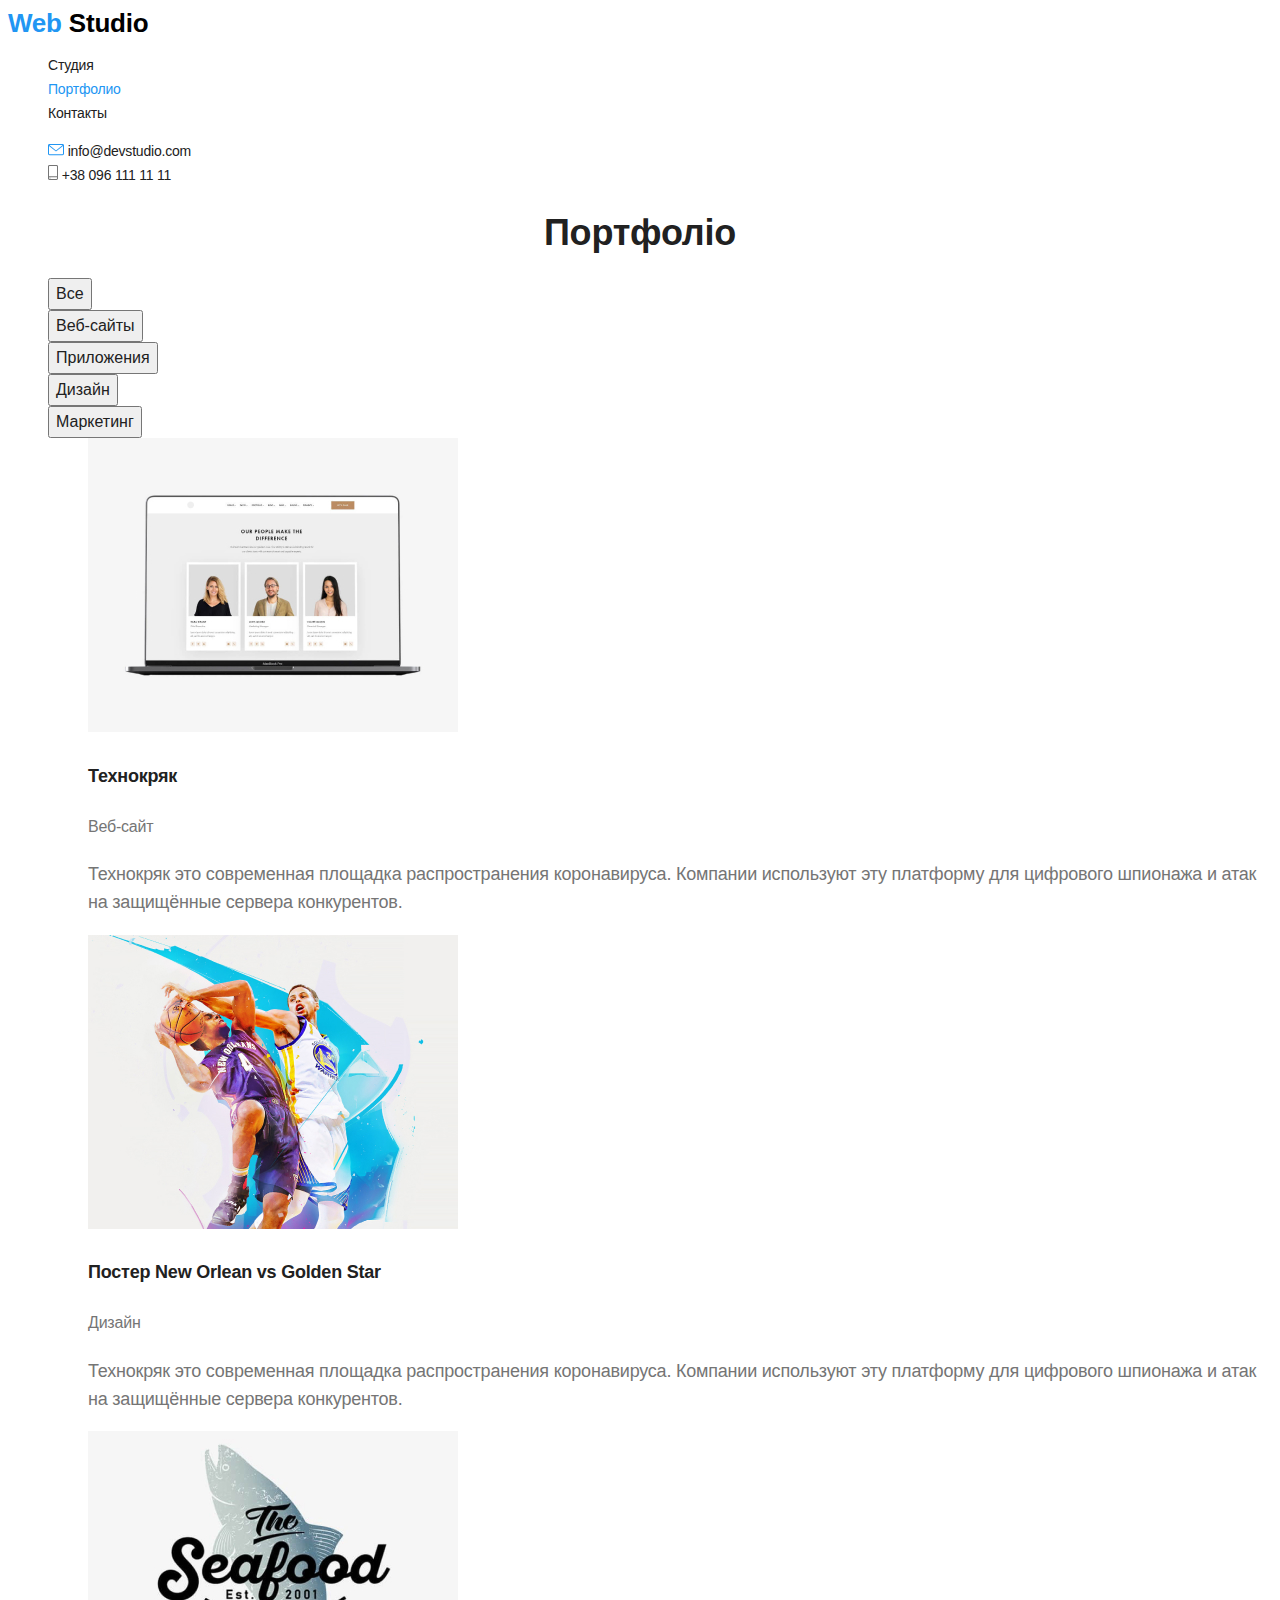
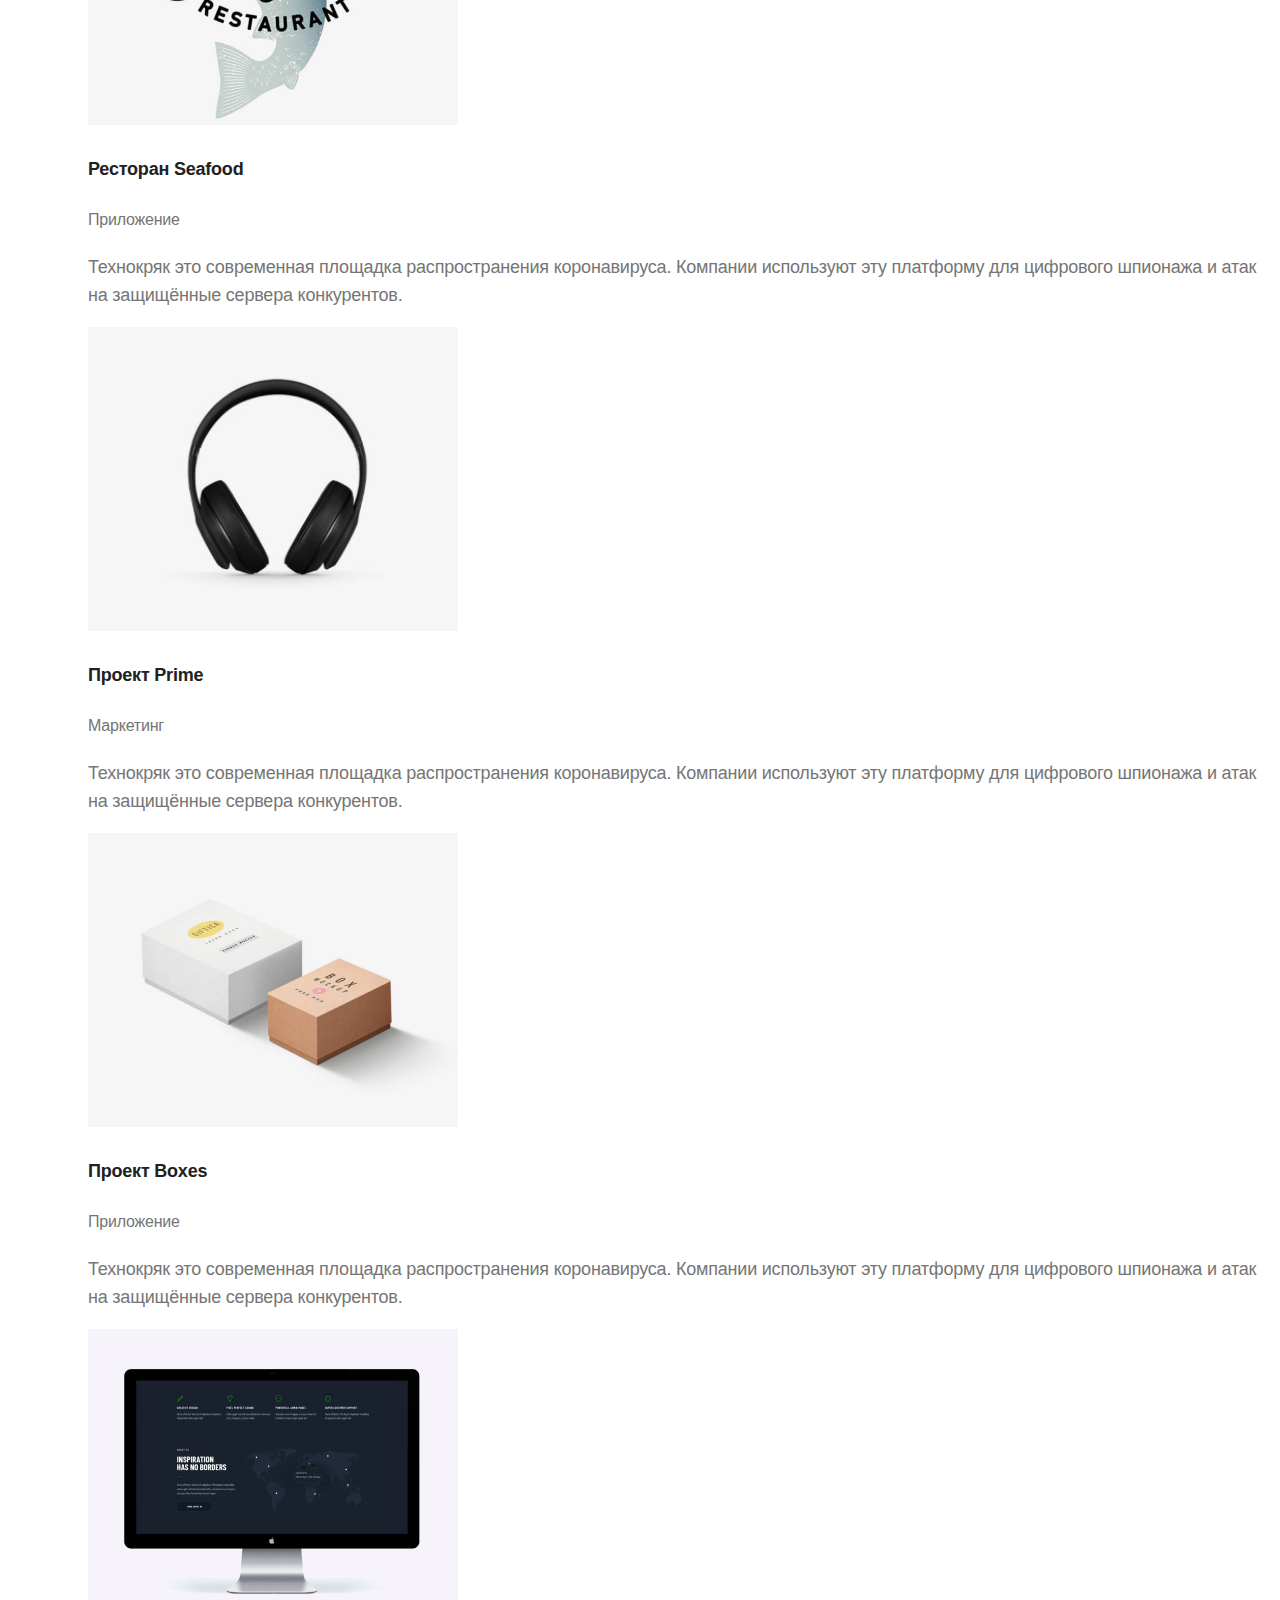
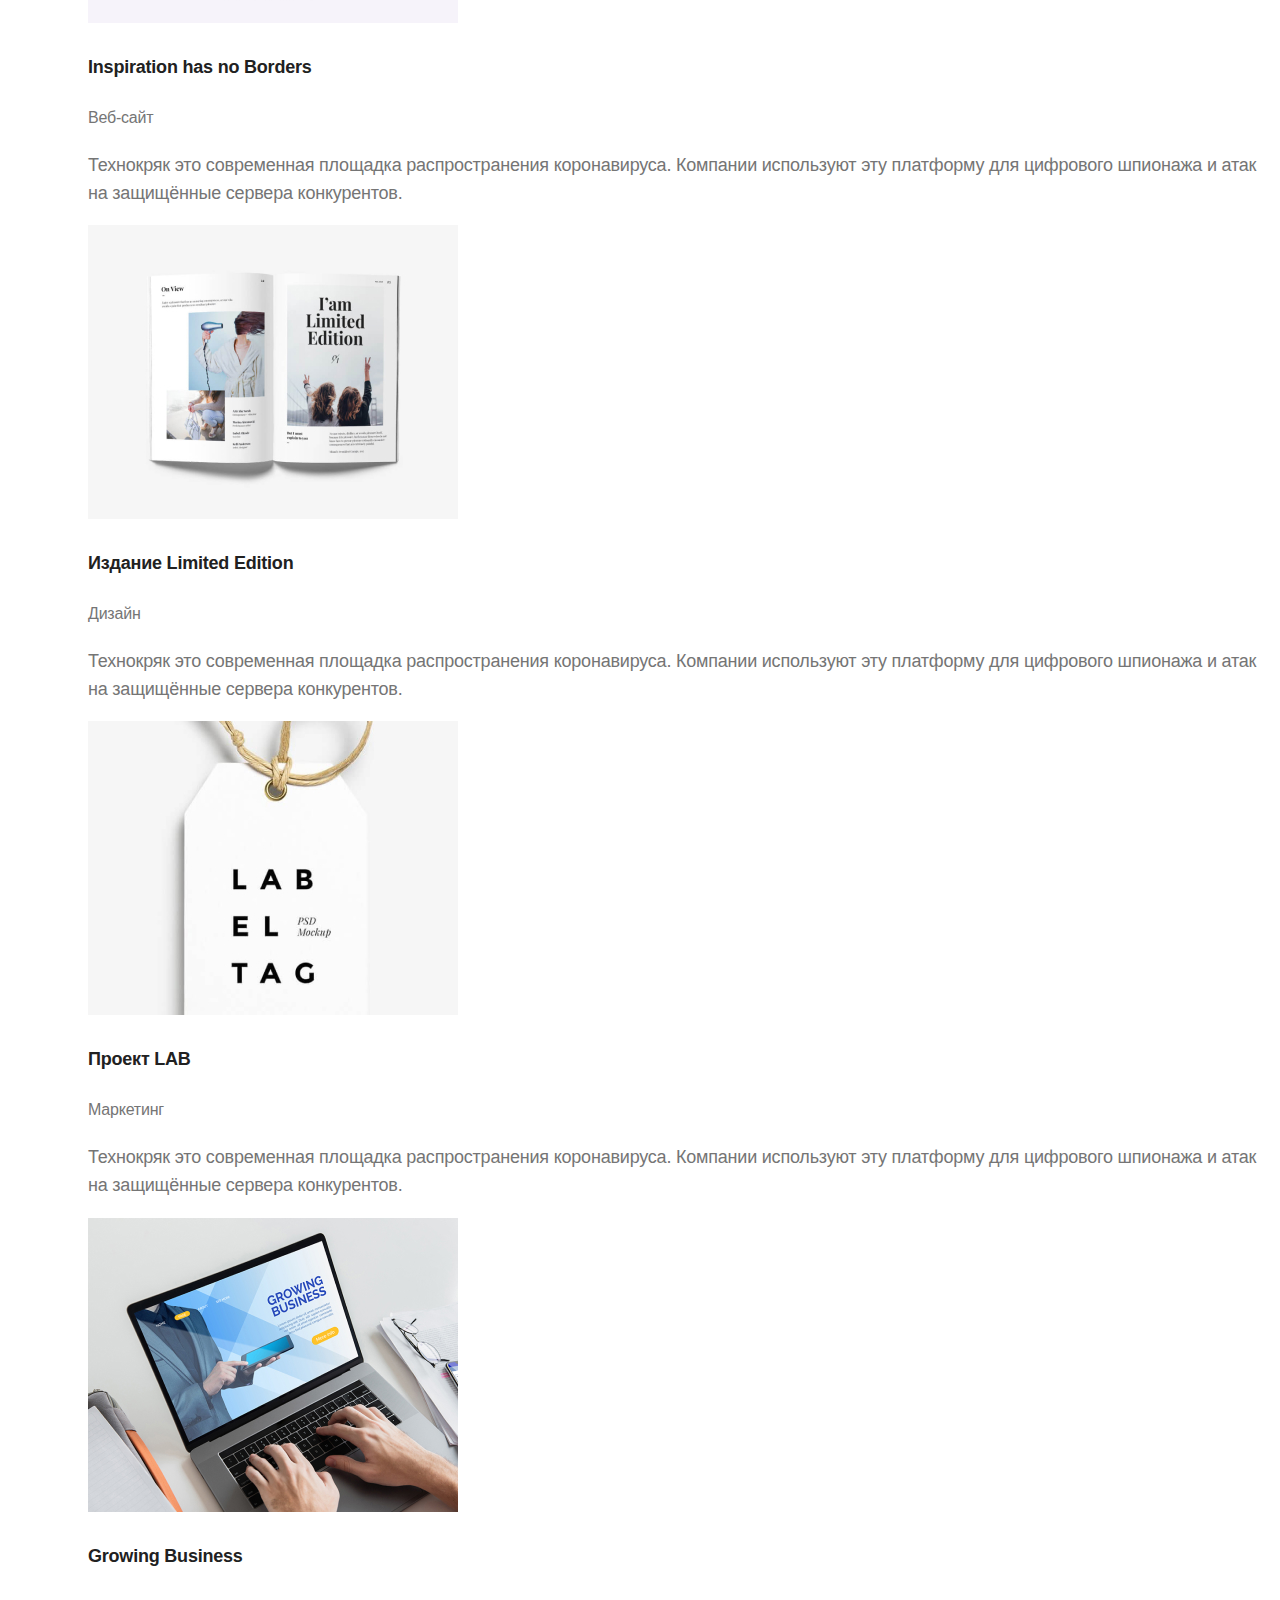
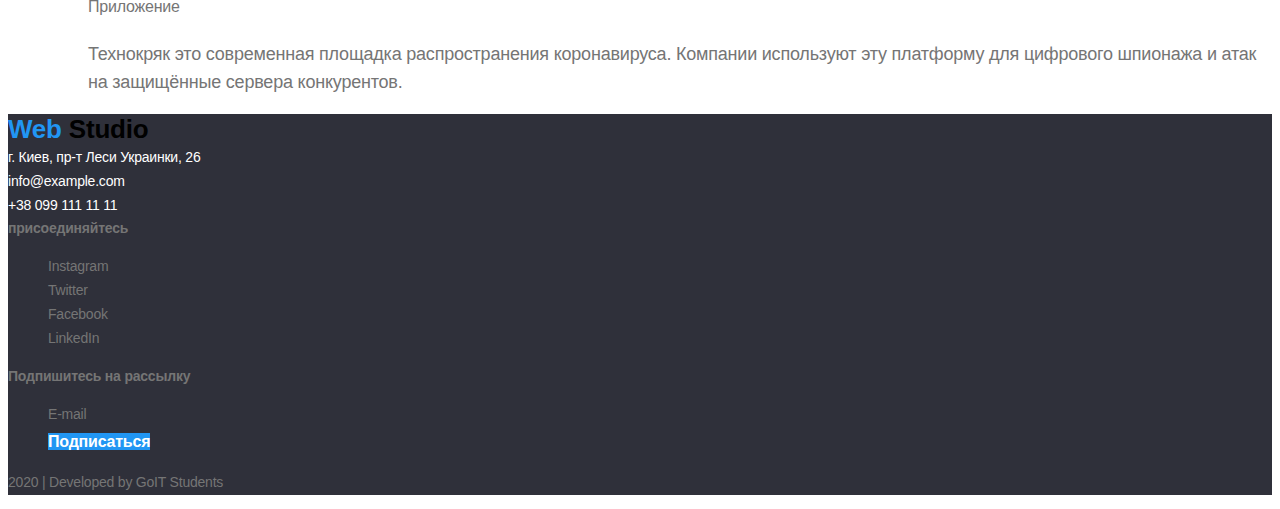
==== portfolio.html @ 60f7eeae "вставляє дані з дз 2" ====
<!DOCTYPE html>
<html lang="en">
<head>
    <meta charset="UTF-8">
    <meta name="viewport" content="width=device-width, initial-scale=1.0">
    <title>Document</title>
    <link rel="stylesheet" href="./css/styles.css">
</head>
<body>

    <!--Шапка сайта-->
    <header>
        <nav>
        <a href="./index.html" class="logo">
            <span class="logo-primary">Web</span> Studio
        </a>

        <ul class="site-nav list">
            <li><a href="./index.html" class="link">Студия</a></li>
            <li><a href="./portfolio.html" class="link current">Портфолио</a></li>
            <li><a href="" class="link">Контакты</a></li>
        </ul>
        </nav>

        <ul class="auth-nav list">
            <li>
                <a href="./index.html" class="link">
                    <img src="./images/envelope.svg" alt="электронная почта">
                    info@devstudio.com
                </a>
            </li>
            <li>
                <a href="./index.html" class="link">
                    <img src="./images/smartphone.svg" alt="телефон">
                    +38 096 111 11 11
                </a>
          </ul>
    </header>

        <main>
            <!-- Портфоліо-->
            <section class="section">
                <h1 class="section-title">Портфоліо</h1>
                <ul class="filter-list list">
                   <li class="link">
                       <button class="button-style" type="button">Все</button>
                   </li>
                   <li class="link">
                        <button class="button-style" type="button">Веб-сайты</button>
                   </li>
                   <li class="link">
                        <button class="button-style" type="button">Приложения</button>
                   </li>
                   <li class="link">
                        <button class="button-style" type="button">Дизайн</button>
                   </li>
                   <li class="link">
                        <button class="button-style" type="button">Маркетинг</button>
                   </li>

                   <!--Зразки портфоліо-->
                   <ul class="example-list list">
                       <li class="link">
                        <a href="">
                            <img src="./images/img-(1).jpg" alt="Фото" width="370" />
                        <h3 class="title">Технокряк</h3>
                        <p class="galery-subtitle">Веб-сайт</p>
                        <p class="galery-text">Технокряк это современная площадка распространения коронавируса. Компании используют эту платформу для цифрового шпионажа и атак на защищённые сервера конкурентов.</p>
                        </a>
                       </li>
                       <li class="link">
                           <a href="">
                        <img src="./images/img-(5).jpg" alt="Фото" width="370" />
                    <h3 class="title">Постер New Orlean vs Golden Star</h3>
                    <p class="galery-subtitle">Дизайн</p>
                        <p class="galery-text">Технокряк это современная площадка распространения коронавируса. Компании используют эту платформу для цифрового шпионажа и атак на защищённые сервера конкурентов.</p>
                        </a>
                       </li>
                       <li class="link">
                        <a href="">
                            <img src="./images/img-(6).jpg" alt="Фото" width="370" />
                        <h3 class="title">Ресторан Seafood</h3>
                        <p class="galery-subtitle">Приложение</p>
                        <p class="galery-text">Технокряк это современная площадка распространения коронавируса. Компании используют эту платформу для цифрового шпионажа и атак на защищённые сервера конкурентов.</p>
                        </a>
                        </li>
                       <li class="link">
                           <a href="">
                        <img src="./images/img-(7).jpg" alt="Фото" width="370" />
                    <h3 class="title">Проект Prime</h3>
                    <p class="galery-subtitle">Маркетинг</p>
                        <p class="galery-text">Технокряк это современная площадка распространения коронавируса. Компании используют эту платформу для цифрового шпионажа и атак на защищённые сервера конкурентов.</p>
                        </a>
                       </li>
                       <li class="link">
                        <a href="">
                            <img src="./images/img-(8).jpg" alt="Фото" width="370" />
                        <h3 class="title">Проект Boxes</h3>
                        <p class="galery-subtitle">Приложение</p>
                        <p class="galery-text">Технокряк это современная площадка распространения коронавируса. Компании используют эту платформу для цифрового шпионажа и атак на защищённые сервера конкурентов.</p>
                        </a>
                    </li>
                    <li class="link">
                        <a href="">
                            <img src="./images/img-(9).jpg" alt="Фото" width="370" />
                        <h3 class="title">Inspiration has no Borders</h3>
                        <p class="galery-subtitle">Веб-сайт</p>
                        <p class="galery-text">Технокряк это современная площадка распространения коронавируса. Компании используют эту платформу для цифрового шпионажа и атак на защищённые сервера конкурентов.</p>
                        </a>
                    </li>
                       <li class="link">
                        <a href="">
                            <img src="./images/img-(10).jpg" alt="Фото" width="370" />
                        <h3 class="title">Издание Limited Edition</h3>
                        <p class="galery-subtitle">Дизайн</p>
                        <p class="galery-text">Технокряк это современная площадка распространения коронавируса. Компании используют эту платформу для цифрового шпионажа и атак на защищённые сервера конкурентов.</p>
                        </a>
                       </li>
                       <li class="link">
                        <a href="">
                            <img src="./images/img-(11).jpg" alt="Фото" width="370" />
                        <h3 class="title">Проект LAB</h3>
                        <p class="galery-subtitle">Маркетинг</p>
                        <p class="galery-text">Технокряк это современная площадка распространения коронавируса. Компании используют эту платформу для цифрового шпионажа и атак на защищённые сервера конкурентов.</p>
                        </a>
                       </li>
                       <li class="link">
                        <a href="">
                            <img src="./images/img-(12).jpg" alt="Фото" width="370" />
                        <h3 class="title">Growing Business</h3>
                        <p class="galery-subtitle">Приложение</p>
                        <p class="galery-text">Технокряк это современная площадка распространения коронавируса. Компании используют эту платформу для цифрового шпионажа и атак на защищённые сервера конкурентов.</p>
                        </a>
                       </li>
                   </ul>

            </section>
        </main>

          <!-- Футер -->
       <footer class="footer">
        <div>
         <a href="./index.html" class="logo">
            <span class="logo-primary">Web</span> Studio
         </a>
         <address class="address">
             г. Киев, пр-т Леси Украинки, 26 <br />
             info@example.com <br />
             +38 099 111 11 11
         </address>
        </div>
        <div>
            <b>присоединяйтесь</b>
            <ul class="logo-list list">
             <li><a href="" aria-label="Ссылка на Instagram" class="link">Instagram</a></li>
             <li><a href="" aria-label="Ссылка на Twitter" class="link">Twitter</a></li>
             <li><a href="" aria-label="Ссылка на Facebook" class="link">Facebook</a></li>
             <li><a href="" aria-label="Ссылка на LinkedIn" class="link">LinkedIn</a></li>
         </ul>
        </div>
        <div>
            <b>Подпишитесь на рассылку</b>
            <ul class="list">
                <li>
                 E-mail
                </li>
                <li>
                 <a href="" class="button primary">Подписаться</a>
                </li>
            </ul>
        </div>
        <p>
         2020 | Developed by GoIT Students 
        </p>
    </footer>

    
</body>
</html>
---- css/styles.css ----
/*стилі для html */
:root {
    --primary-text-color: #757575;
    --title-tex-color: #212121; 
    --accent-color: #2196F3;
    --primary-white-color: #FFFFFF;
    --footer-color: #2F303A;
    --background-color: #E5E5E5;
    --background-color-sekondary: #F5F4FA;
}

/* цвет основного текста #757575; */
/* вторичный цвет текста  #212121; */
/* белый #FFFFFF;  */
/* акцент #2196F3; */
/* цвет фона #E5E5E5; */
/* вторичный цвет фона #F5F4FA; */
/* цвет футера #2F303A; */


body {
    background-color: var(--primary-white-color);
    color: var(--primary-text-color);
    font-family: "Roboto", sans-serif;
    letter-spacing: -0.015em;
    font-size: 14px;
    line-height: 1.71;
  }

.logo  {
    color: #000000;  
    font-family: "Raleway", sans-serif; 
    font-weight: bold;
    font-size: 26px;
    line-height: 1.19;
    text-decoration: none;
}

.logo-primary {
    color: var(--accent-color);
     
}

.link {
    list-style: none;
}
 
.list  {
    text-decoration: none;
    list-style: none;
}


/* site-nav */
.site-nav .link,
.auth-nav .link  {
    color: var(--title-tex-color);
    font-weight: 500;
    font-size: 14px;
    line-height: 1.14;
    text-decoration: none;
}

.site-nav .link:hover, 
.site-nav .link:focus {
    color: var(--accent-color);
}

.site-nav .link.current {
    color: var(--accent-color)
}

.auth-nav .link:hover,
.auth-nav .link:focus {
    color: var(--accent-color);
}

/* Hero */

.hero-title {
    color: var(--primary-white-color);
    font-weight: 900;
    font-size: 44px;
    line-height: 1.36;
    text-align: center;
}

/* Button */
.button {
    color: var(--primary-white-color);
    background-color: var(--accent-color);
    font-family: inherit;
    font-weight: bold;
    font-size: 16px;
    line-height: 1.88;
    text-align: center;
    text-decoration: none;
}

/* Section */
.ul {
    list-style: none;
}

.section-title {
    color: var(--title-tex-color);
    font-weight: 700;
    font-size: 36px;
    line-height: 1.17;
    text-align: center;
}



.section-list .title {
    color: var(--title-tex-color);
}

.section-list .link {

    text-decoration: none;   
}


.logo-list .link {
    color: var(--primary-text-color);

    text-decoration: none;
}

/* Features */
.feature-list .title {
    color: var(--title-tex-color);
    font-weight: 700;
    font-size: 14px;
    line-height: 1.14;

}


.feature-list .link {
    color: var(--primary-text-color);
    text-decoration: none;
}


/* Examples */

.work-list .title {
    color: rosybrown;
    font-weight: 700;
    font-size: 14px;
    line-height: 1.14;
    text-align: center;
    
}

.work-list .link {
    
    text-decoration: none; 
  
}

/* Team */
.section-team {
    background-color: var(--background-color-sekondary);
}

.team-list .title {
    color: var(--title-tex-color);
    font-weight: 500;
    font-size: 16px;
    line-height: 1.19;
    text-align: center;
}

.team-list .link {

    text-decoration: none;   
}



.logo-list .link:hover,
.logo-list .link:focus{
    color: var(--accent-color)
}


/* Footer */

.footer {
    background-color: var(--footer-color);
}

.address {
    color: var(--primary-white-color);
    text-decoration: none;
    font-style: inherit;
   
}


/* Стилі для Portfolio */
.filter-list .link {
    color: var(--title-text-color);
    text-decoration: none;
}

.filter-list .link:hover,
.filter-list .link:focus {
    color: var(--primary-white-color);
}

.filter-list .button {
    color: var(--title-tex-color);

}

.filter-list .button-style {
    color: var(--title-tex-color);
    font-weight: 500;
    font-size: 16px;
    line-height: 1.63; 
    text-align: center;
}

.button-style:hover,
.button-style:focus {
    color: var(--primary-white-color);
    background-color: var(--accent-color);
}



.example-list .title {
    color: var(--title-tex-color);
    font-weight: 700;
    font-size: 18px;
    line-height: 2.0;
}


.example-list .link {
    color: var(--primary-text-color);
    text-decoration: none;
}



.galery-subtitle {
    color: var(--primary-text-color);
    font-weight: 400;
    font-size: 16px;
    line-height: 1.88;
    
}
    
a {
    text-decoration: none;
}

.galery-text {
    color: var(--primary-text-color);
    font-weight: 400;
    font-size: 18px;
    line-height: 1.56;

    
}
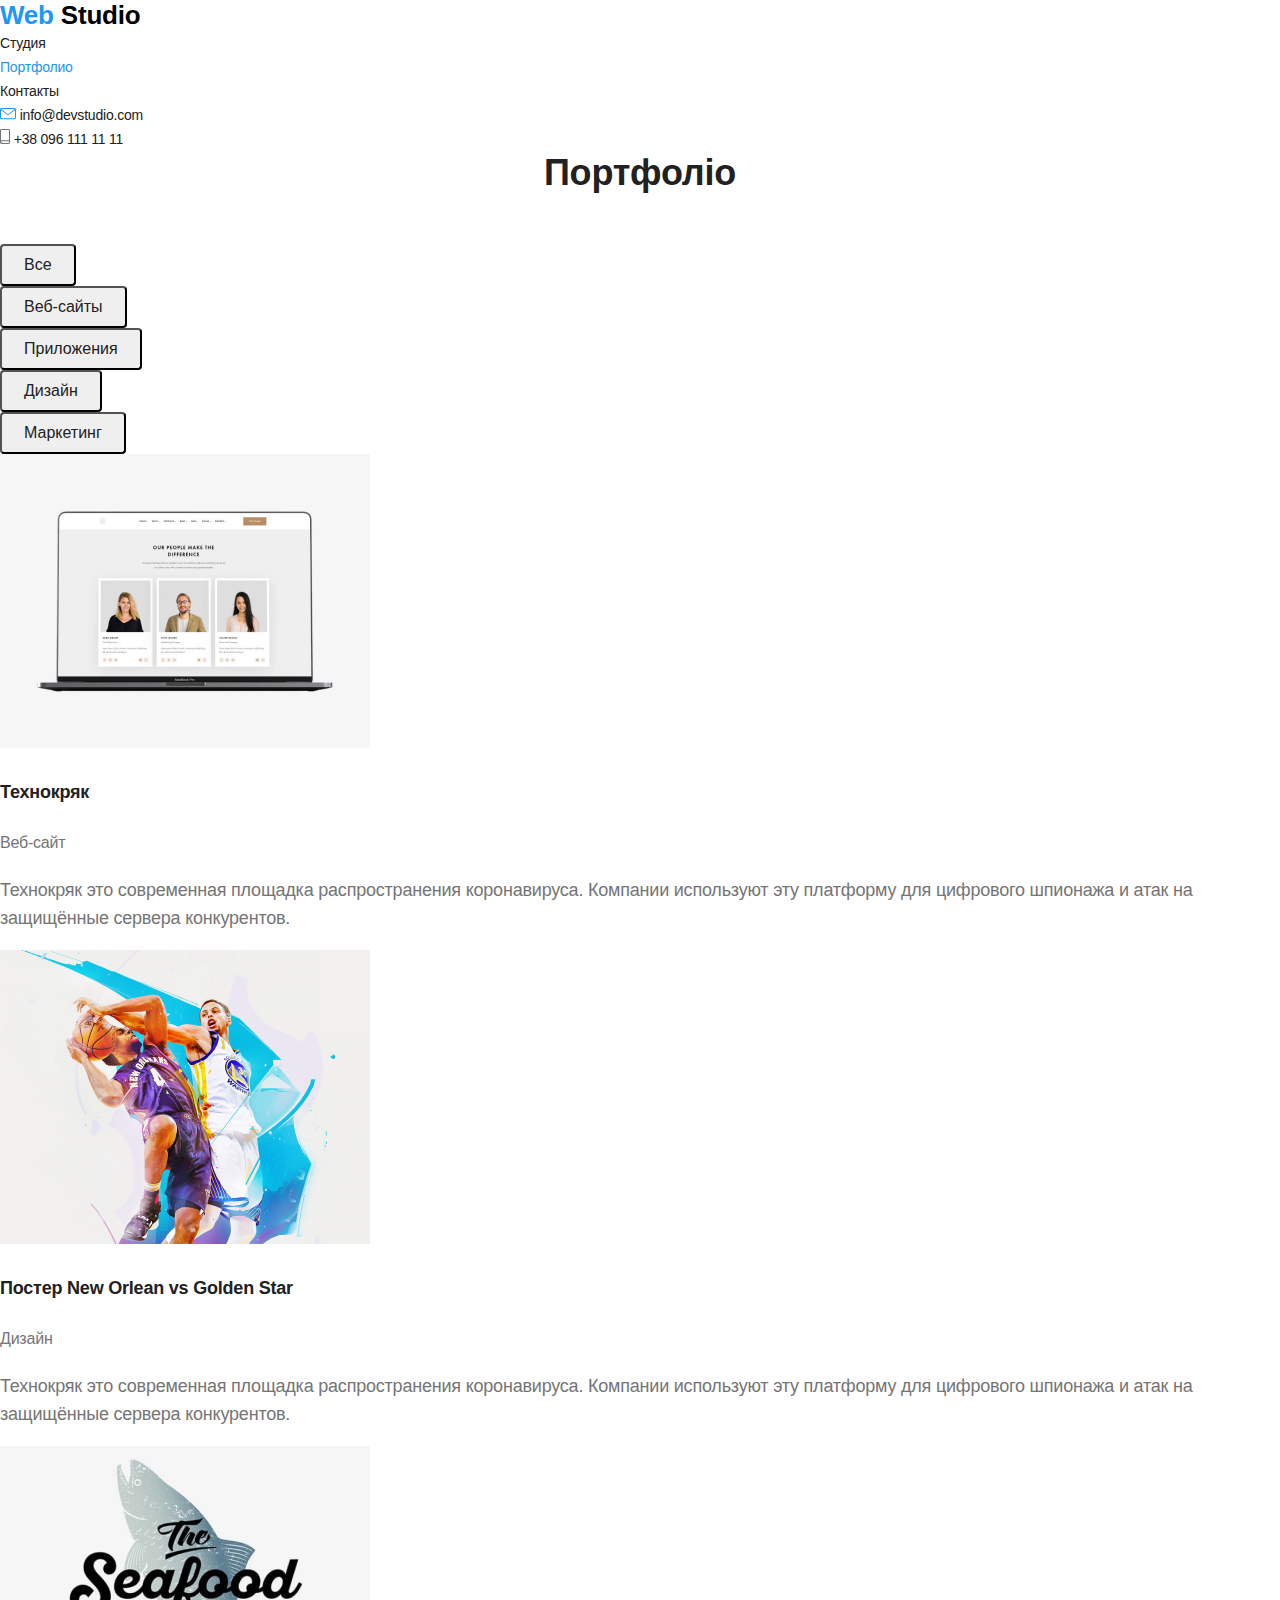
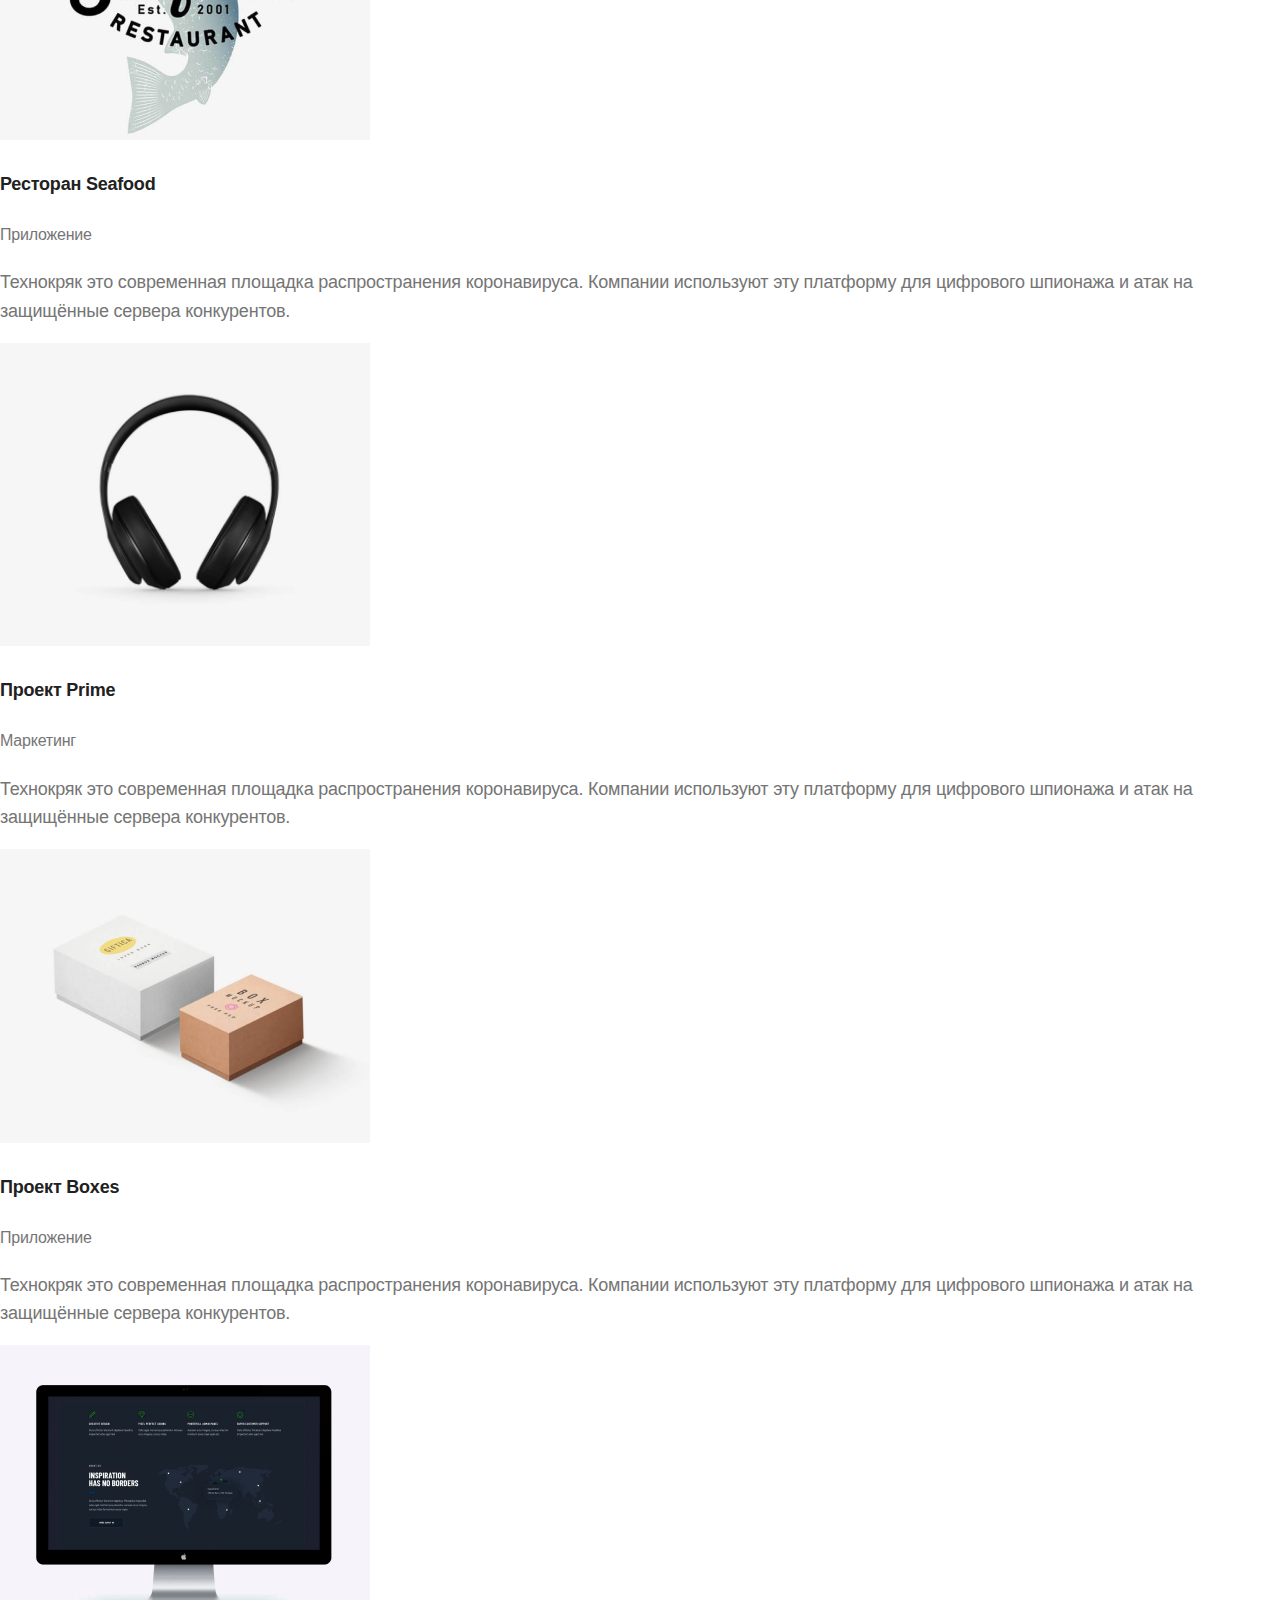
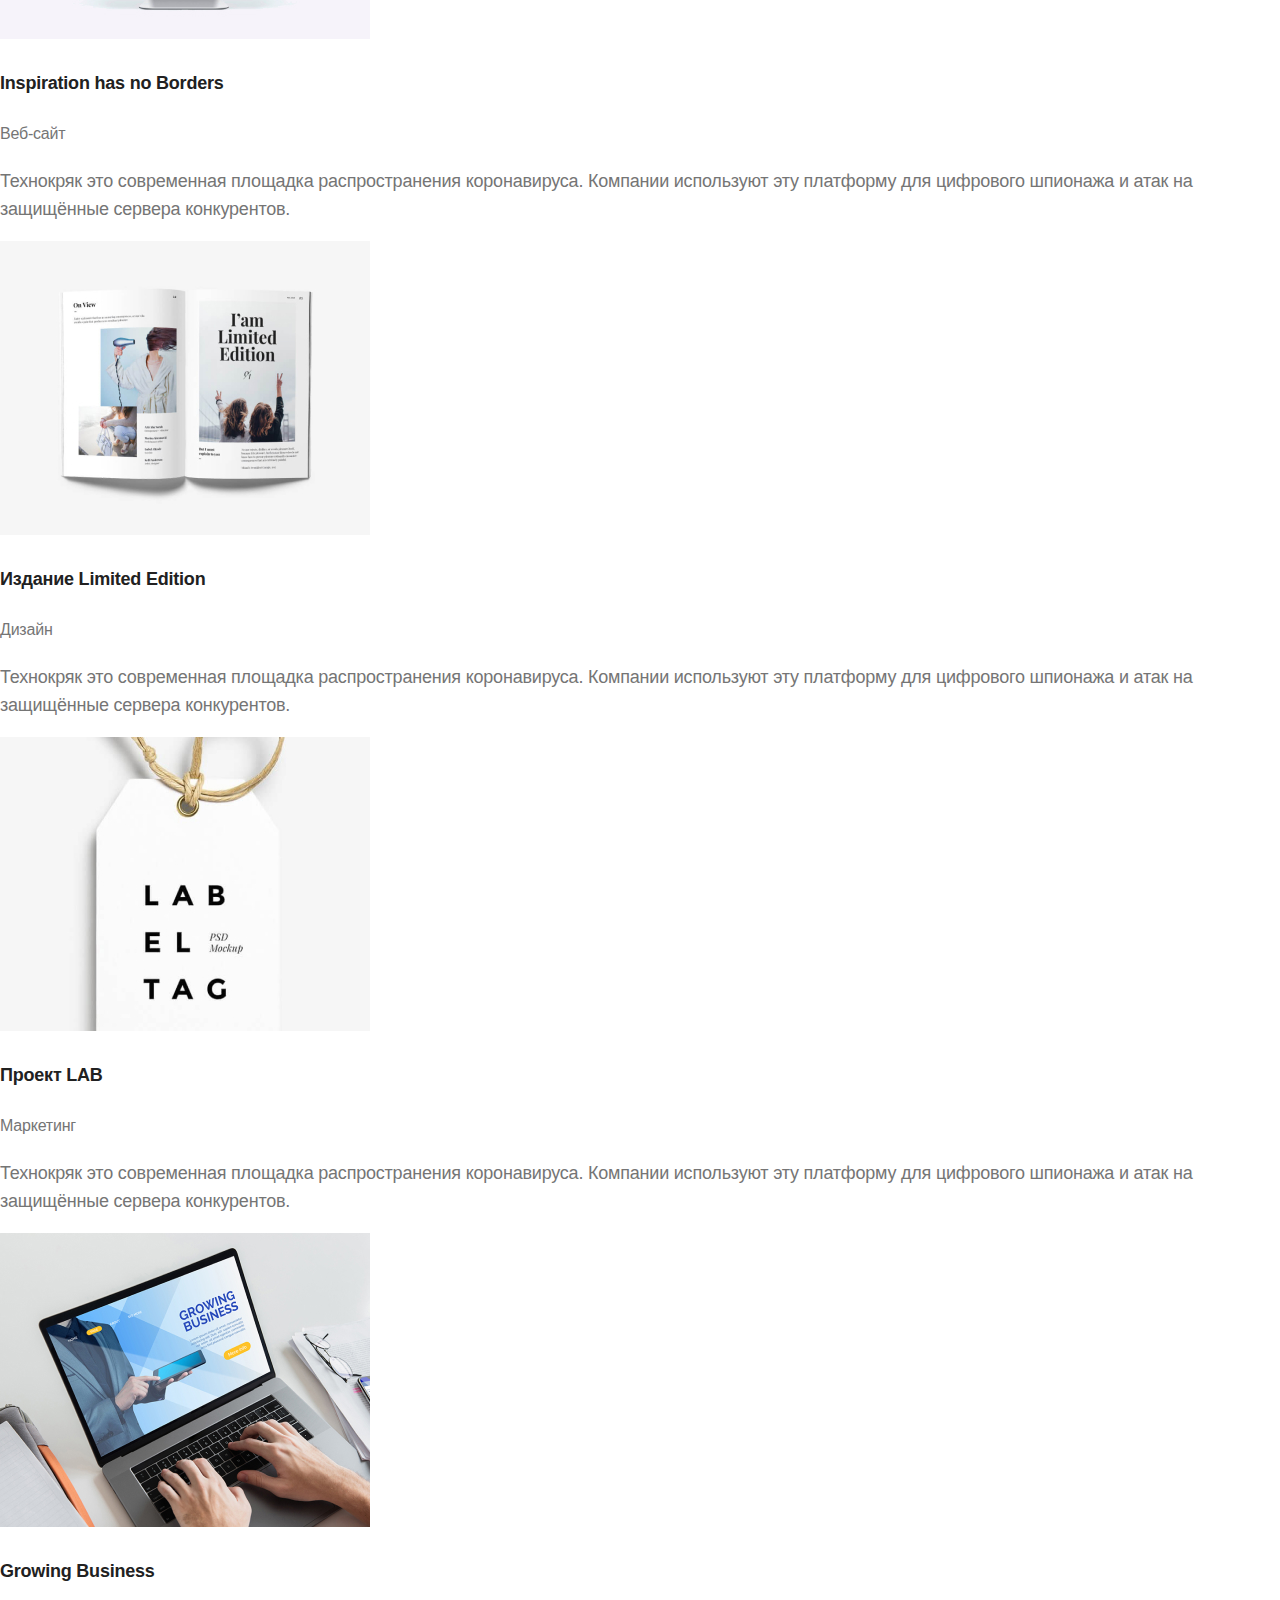
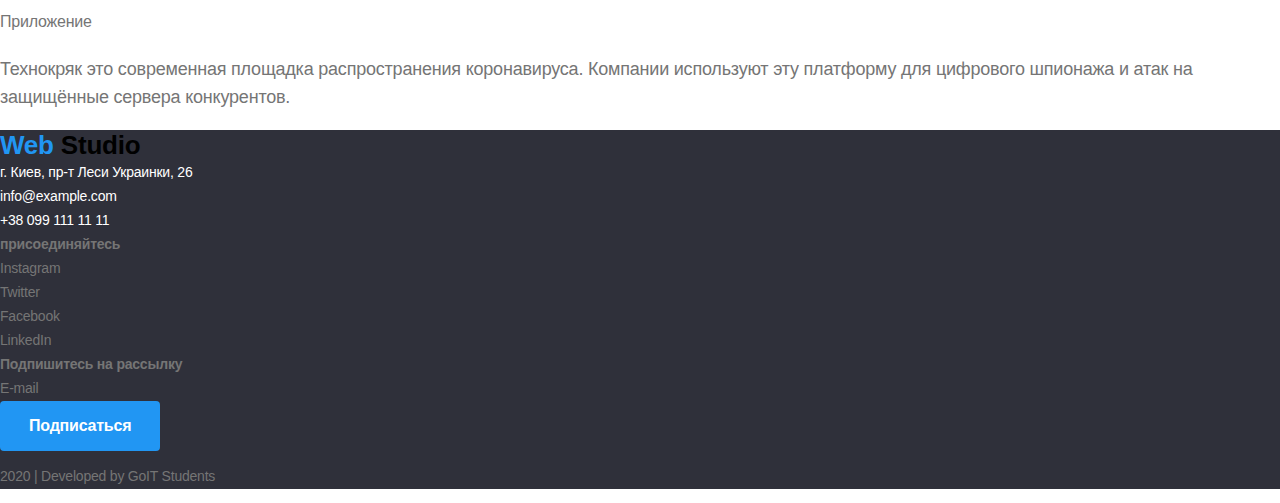
==== commit d06484e1: "додає відступи" ====
--- a/portfolio.html
+++ b/portfolio.html
@@ -4,6 +4,10 @@
     <meta charset="UTF-8">
     <meta name="viewport" content="width=device-width, initial-scale=1.0">
     <title>Document</title>
+    <link
+    rel="stylesheet"
+    href="https://cdnjs.cloudflare.com/ajax/libs/modern-normalize/0.6.0/modern-normalize.min.css"
+  />
     <link rel="stylesheet" href="./css/styles.css">
 </head>
 <body>
--- a/css/styles.css
+++ b/css/styles.css
@@ -1,3 +1,12 @@
+html {
+    box-sizing: border-box;
+  }
+  
+  *,
+  *::before,
+  *::after {
+    box-sizing: inherit;
+  }
 
 /*стилі для html */
 :root {
@@ -28,6 +37,15 @@
     line-height: 1.71;
   }
 
+  .container {
+    margin-left: auto;
+    margin-right: auto;
+    width: 1200px;
+    padding-left: 15px;
+    padding-right: 15px;
+    outline: 2px solid tomato;
+  }
+
 .logo  {
     color: #000000;  
     font-family: "Raleway", sans-serif; 
@@ -47,6 +65,10 @@
 }
  
 .list  {
+
+    padding: 0;
+    margin: 0;
+
     text-decoration: none;
     list-style: none;
 }
@@ -77,17 +99,30 @@
 }
 
 /* Hero */
+.hero {
+    text-align: center;
+}
 
 .hero-title {
+    margin-top: 0;
+    margin-bottom: 30px;
+
     color: var(--primary-white-color);
     font-weight: 900;
     font-size: 44px;
     line-height: 1.36;
-    text-align: center;
+    
 }
 
 /* Button */
+
 .button {
+
+    display: inline-block;
+    border-radius: 4px;
+    padding: 10px 29px;
+    min-width: ;
+
     color: var(--primary-white-color);
     background-color: var(--accent-color);
     font-family: inherit;
@@ -98,12 +133,20 @@
     text-decoration: none;
 }
 
+.button-hero {
+    padding: 10px 32px;
+    min-width: 200px;
+}
+
 /* Section */
 .ul {
     list-style: none;
 }
 
 .section-title {
+    margin-top: 0;
+    margin-bottom: 50px;
+
     color: var(--title-tex-color);
     font-weight: 700;
     font-size: 36px;
@@ -131,6 +174,10 @@
 
 /* Features */
 .feature-list .title {
+
+    margin-top: 0;
+    margin-bottom: 10px;
+
     color: var(--title-tex-color);
     font-weight: 700;
     font-size: 14px;
@@ -214,11 +261,18 @@
 }
 
 .filter-list .button {
+
     color: var(--title-tex-color);
 
 }
 
 .filter-list .button-style {
+    
+    border-radius: 4px;
+    padding: 6px 22px;
+    min-width: ;
+
+
     color: var(--title-tex-color);
     font-weight: 500;
     font-size: 16px;
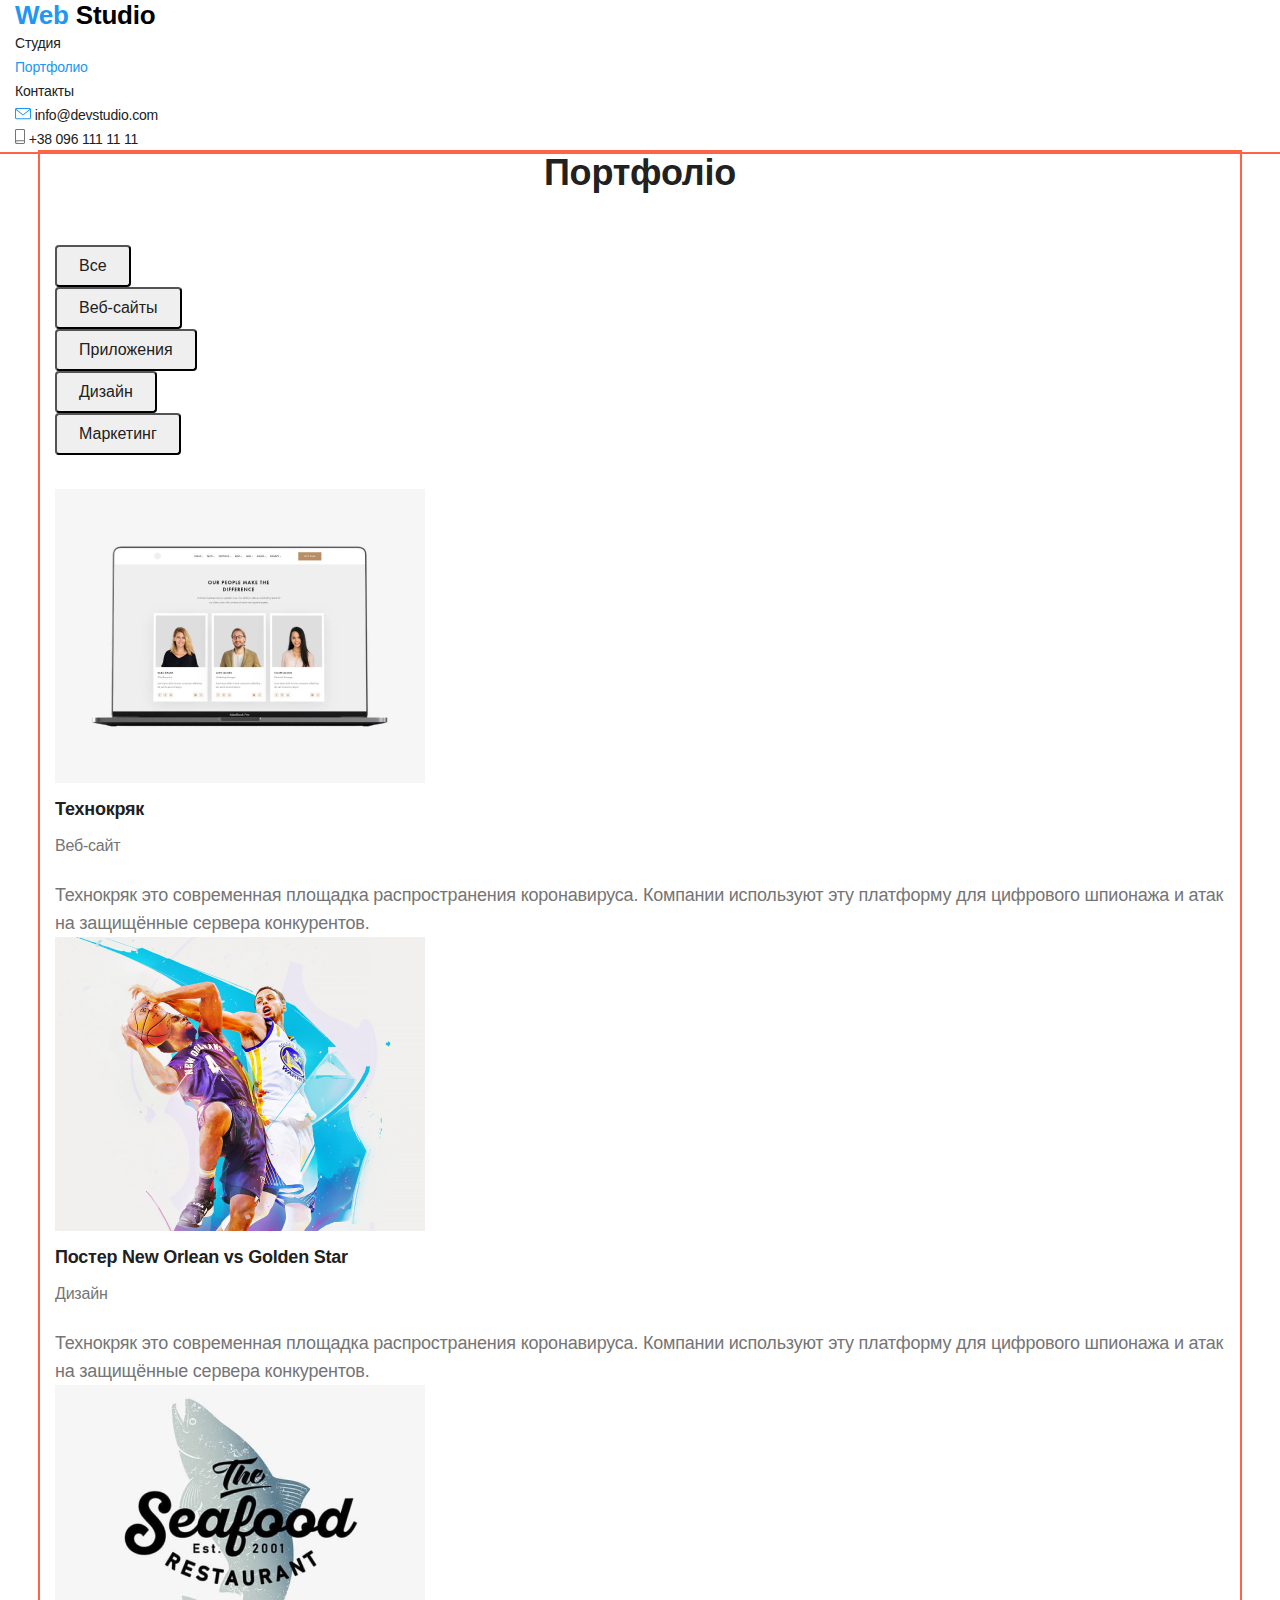
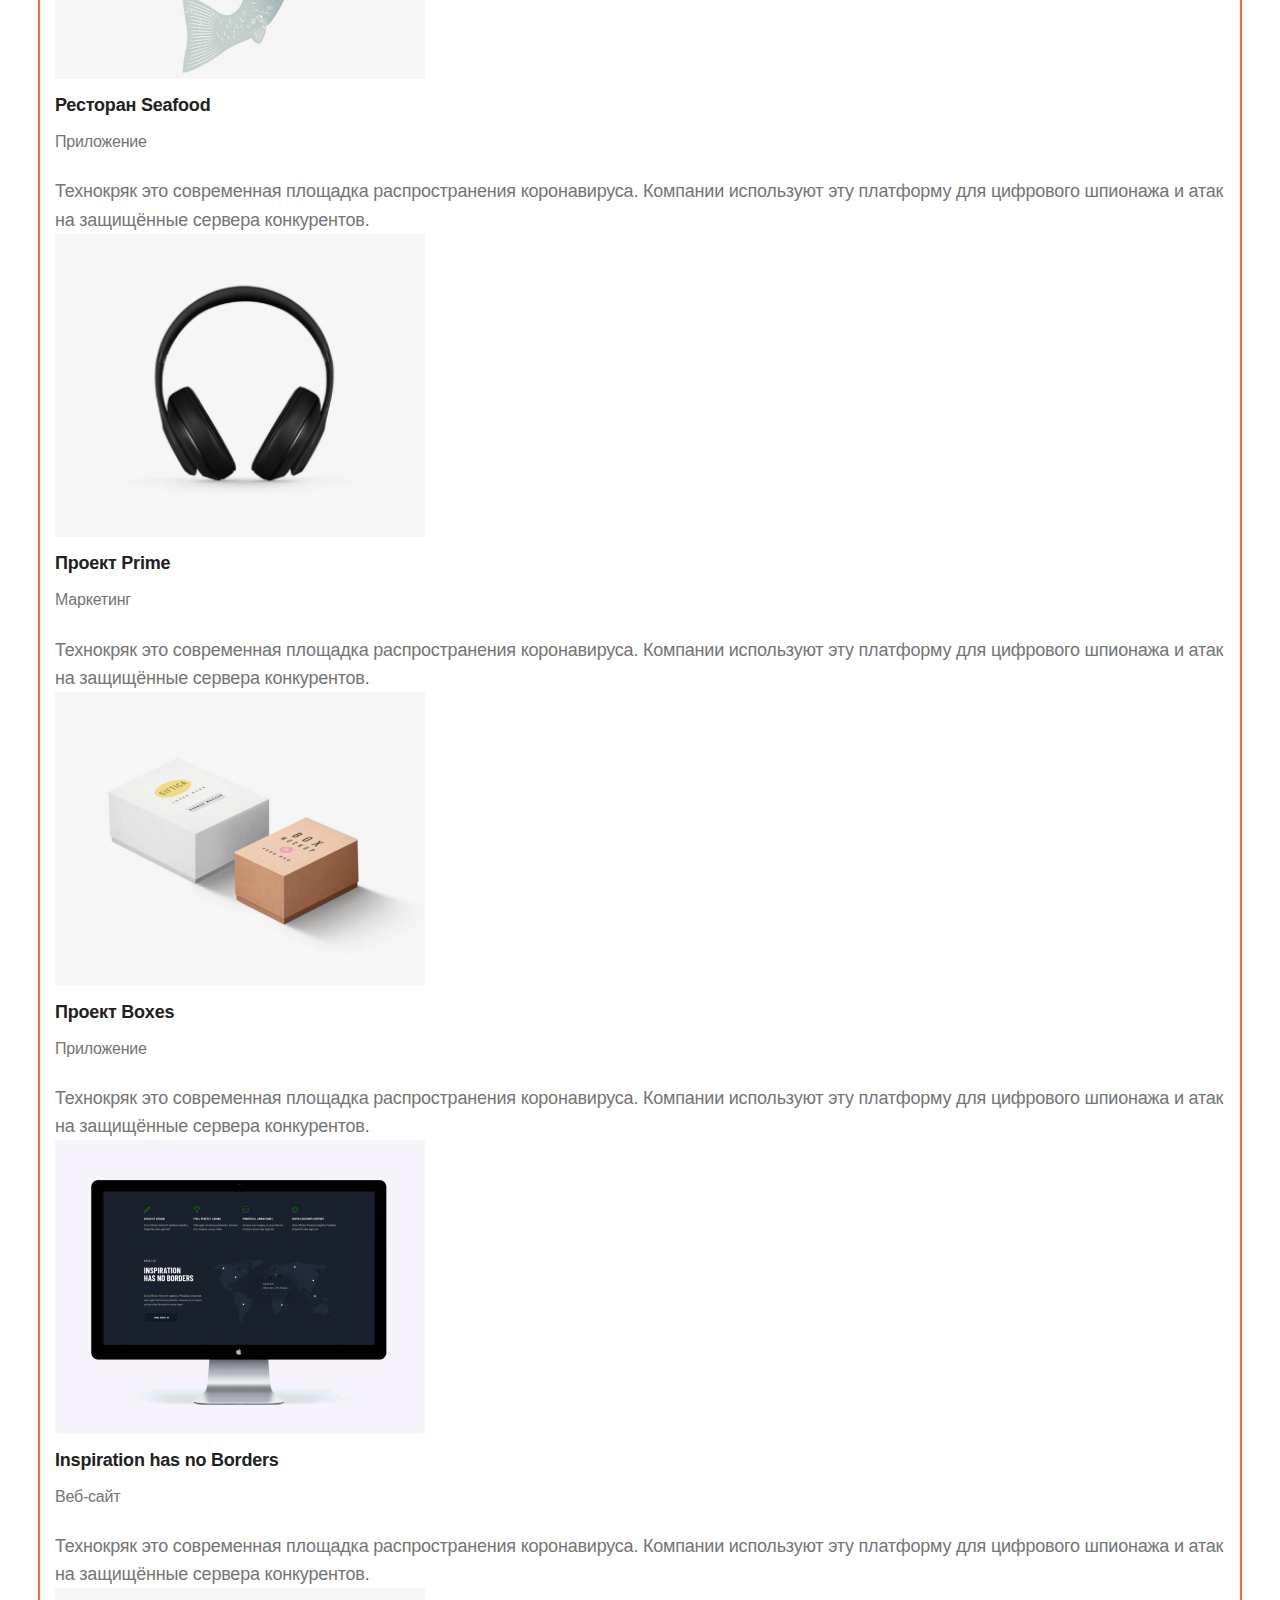
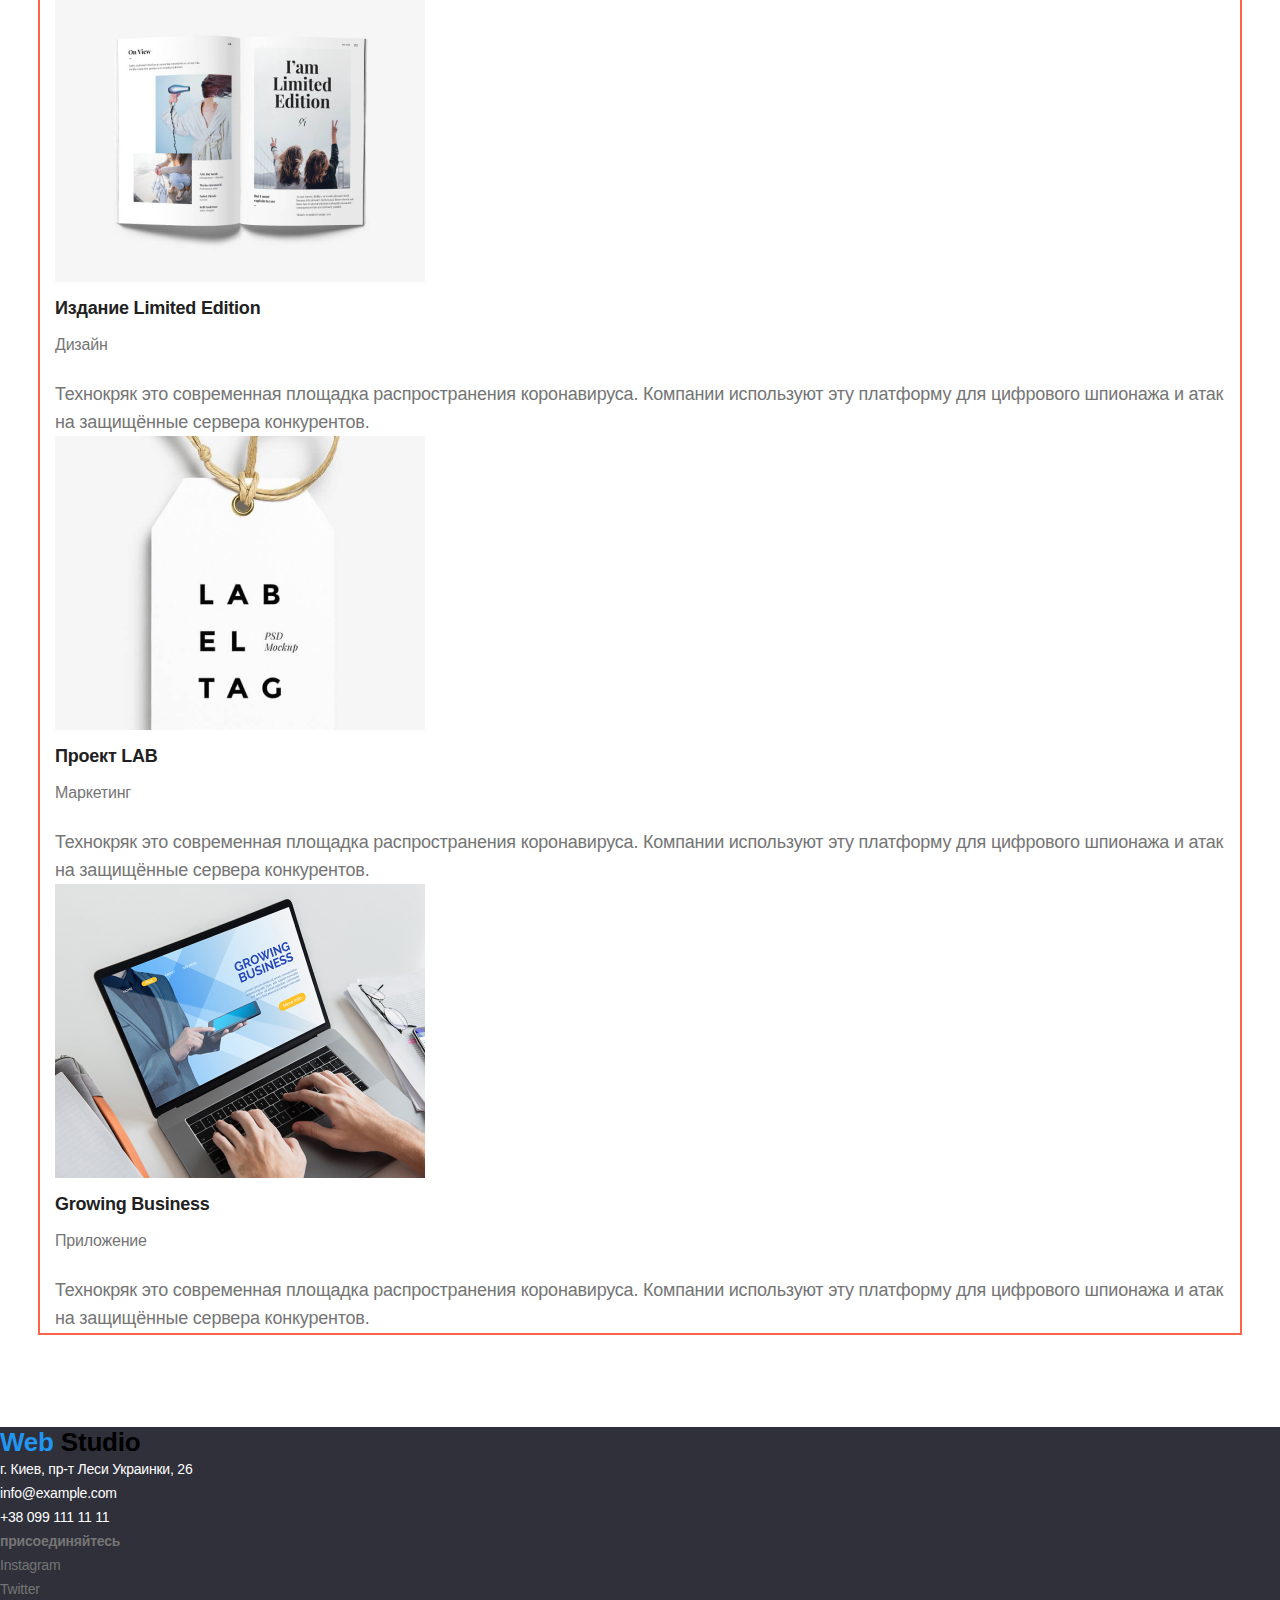
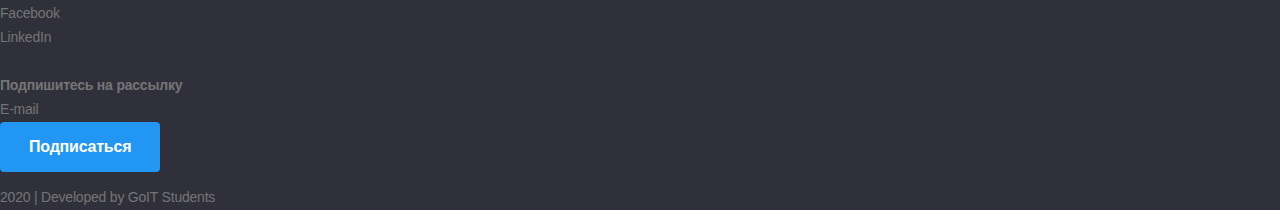
==== commit 052a3cbb: "додає стилі кнопкам, марджини і падінги" ====
--- a/portfolio.html
+++ b/portfolio.html
@@ -13,7 +13,8 @@
 <body>
 
     <!--Шапка сайта-->
-    <header>
+    <header class="section-header">
+        <div class="container-header">
         <nav>
         <a href="./index.html" class="logo">
             <span class="logo-primary">Web</span> Studio
@@ -39,11 +40,13 @@
                     +38 096 111 11 11
                 </a>
           </ul>
+        </div>
     </header>
 
         <main>
             <!-- Портфоліо-->
             <section class="section">
+                <div class="container">
                 <h1 class="section-title">Портфоліо</h1>
                 <ul class="filter-list list">
                    <li class="link">
@@ -61,6 +64,7 @@
                    <li class="link">
                         <button class="button-style" type="button">Маркетинг</button>
                    </li>
+                </ul>
 
                    <!--Зразки портфоліо-->
                    <ul class="example-list list">
@@ -137,7 +141,7 @@
                         </a>
                        </li>
                    </ul>
-
+                </div>
             </section>
         </main>
 
--- a/css/styles.css
+++ b/css/styles.css
@@ -27,6 +27,15 @@
 /* вторичный цвет фона #F5F4FA; */
 /* цвет футера #2F303A; */
 
+.container-header {
+    margin-left: auto;
+    margin-right: auto;
+    padding-top: 0;
+    padding-bottom: 0;
+    padding-left: 15px;
+    padding-right: 15px;
+    outline: 2px solid tomato;
+}
 
 body {
     background-color: var(--primary-white-color);
@@ -139,6 +148,12 @@
 }
 
 /* Section */
+
+.section {
+    padding-top: 0;
+    padding-bottom: 94px;
+}
+
 .ul {
     list-style: none;
 }
@@ -185,12 +200,15 @@
 
 }
 
-
 .feature-list .link {
     color: var(--primary-text-color);
     text-decoration: none;
 }
 
+.feature-list p {
+    margin-top: 0;
+    margin-bottom: 0;
+}
 
 /* Examples */
 
@@ -211,10 +229,15 @@
 
 /* Team */
 .section-team {
+    padding-top: 94px;
+    padding-bottom: 94px;
+
     background-color: var(--background-color-sekondary);
 }
 
 .team-list .title {
+    margin-bottom: 10px;
+
     color: var(--title-tex-color);
     font-weight: 500;
     font-size: 16px;
@@ -222,12 +245,22 @@
     text-align: center;
 }
 
+.team-list p{
+    margin-top: 0;
+    margin-bottom: 16px;
+
+    text-align: center;
+}
+
 .team-list .link {
 
     text-decoration: none;   
 }
 
-
+.logo-list {
+    margin-top: 0;
+    margin-bottom: 24px;
+}
 
 .logo-list .link:hover,
 .logo-list .link:focus{
@@ -250,6 +283,11 @@
 
 
 /* Стилі для Portfolio */
+.filter-list {
+    margin-top: 51px;
+    margin-bottom: 34px;
+}
+
 .filter-list .link {
     color: var(--title-text-color);
     text-decoration: none;
@@ -270,7 +308,7 @@
     
     border-radius: 4px;
     padding: 6px 22px;
-    min-width: ;
+    min-width: 29px;
 
 
     color: var(--title-tex-color);
@@ -286,9 +324,15 @@
     background-color: var(--accent-color);
 }
 
-
+.example-lis {
+    padding-top: 0;
+    padding-bottom: 94px;
+}
 
 .example-list .title {
+margin-top: 0;
+margin-bottom: 4px;
+
     color: var(--title-tex-color);
     font-weight: 700;
     font-size: 18px;
@@ -304,6 +348,9 @@
 
 
 .galery-subtitle {
+    margin-top: 0;
+    margin-bottom: 20px;
+
     color: var(--primary-text-color);
     font-weight: 400;
     font-size: 16px;
@@ -316,6 +363,9 @@
 }
 
 .galery-text {
+    margin-top: 0;
+    margin-bottom: 0;
+
     color: var(--primary-text-color);
     font-weight: 400;
     font-size: 18px;
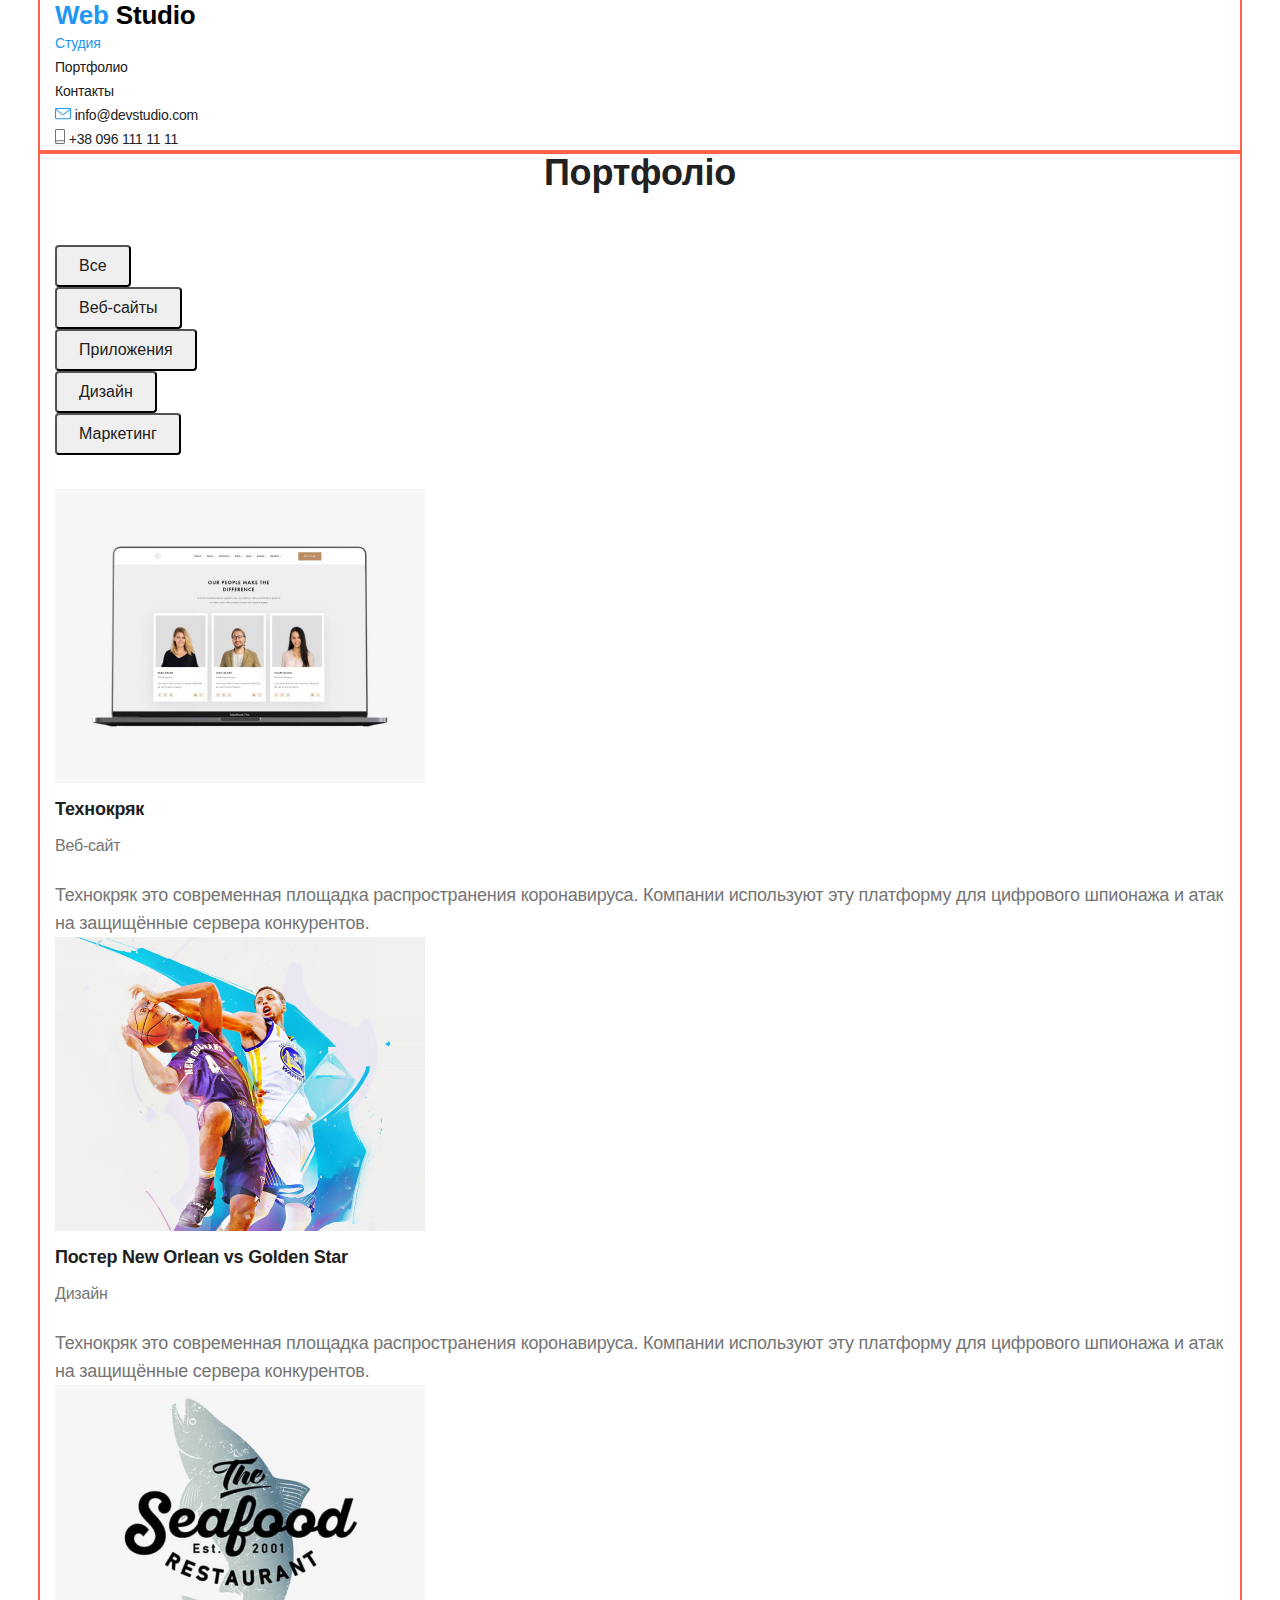
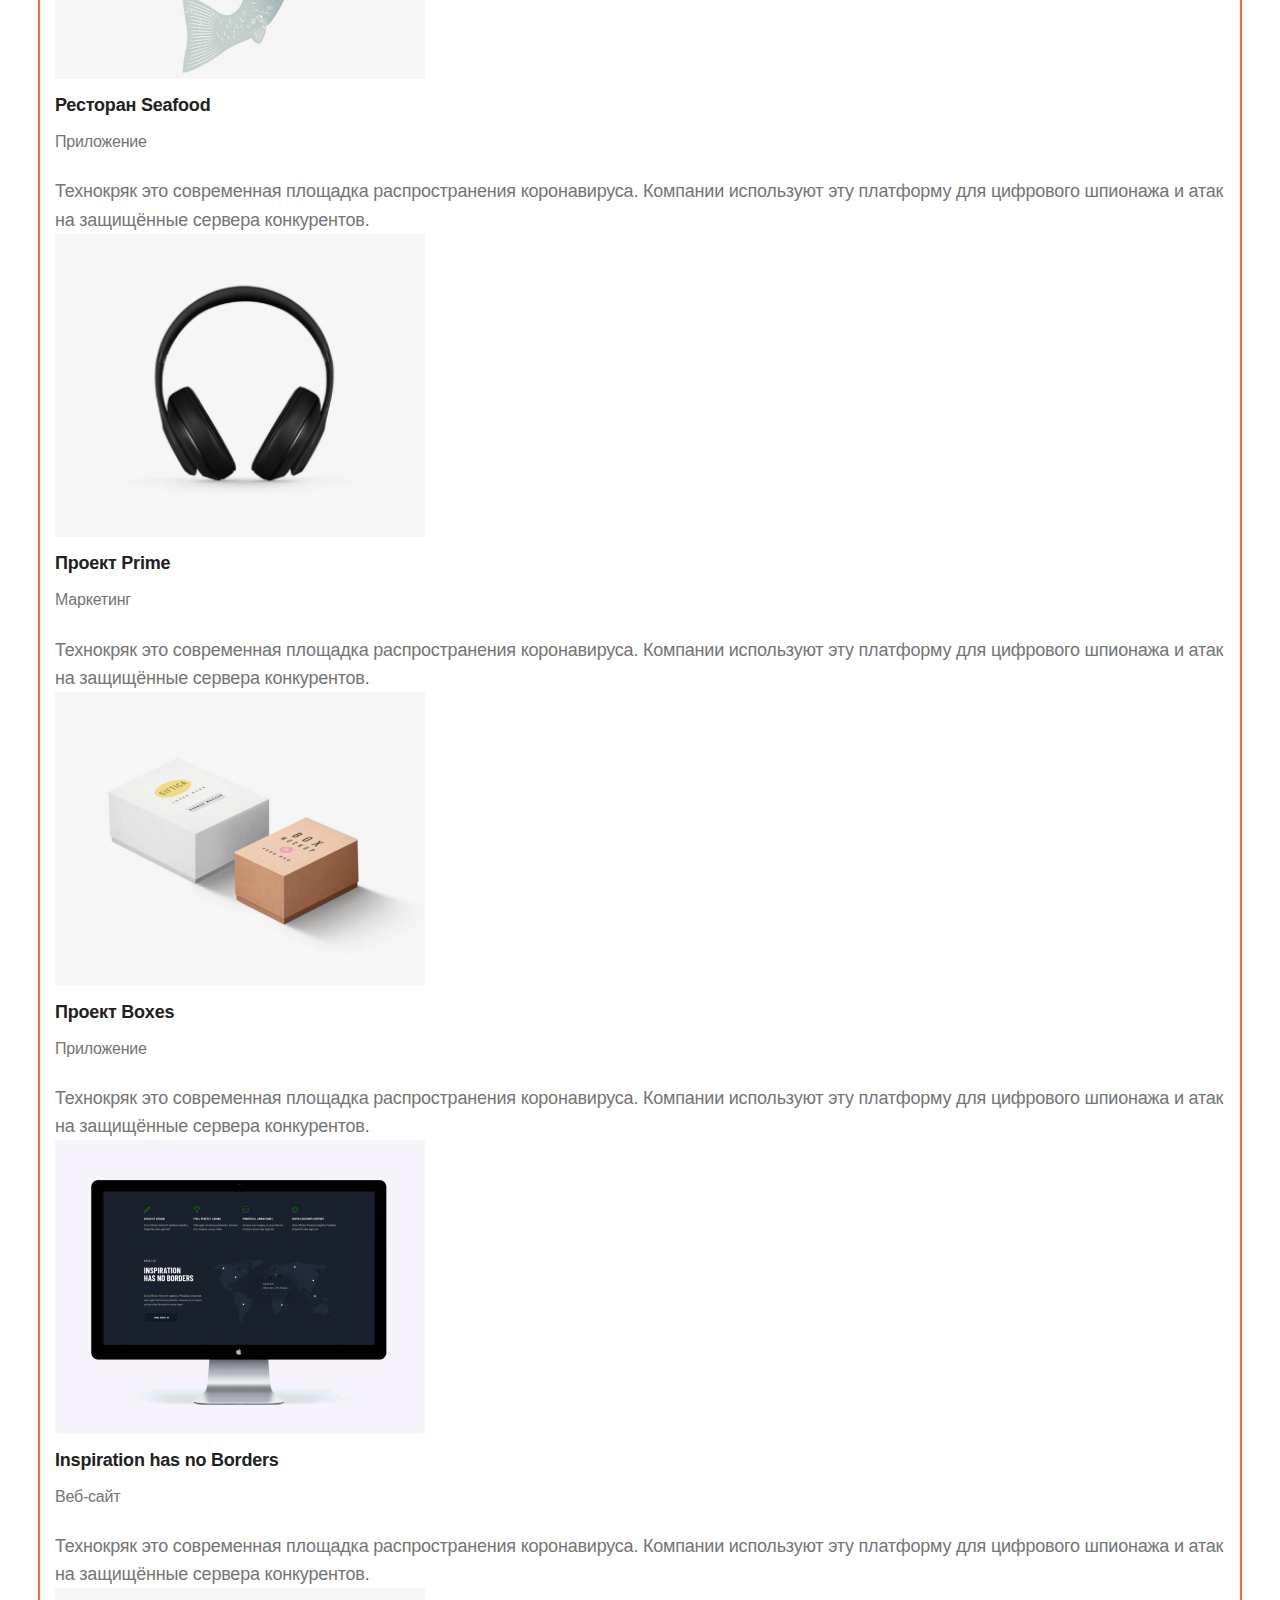
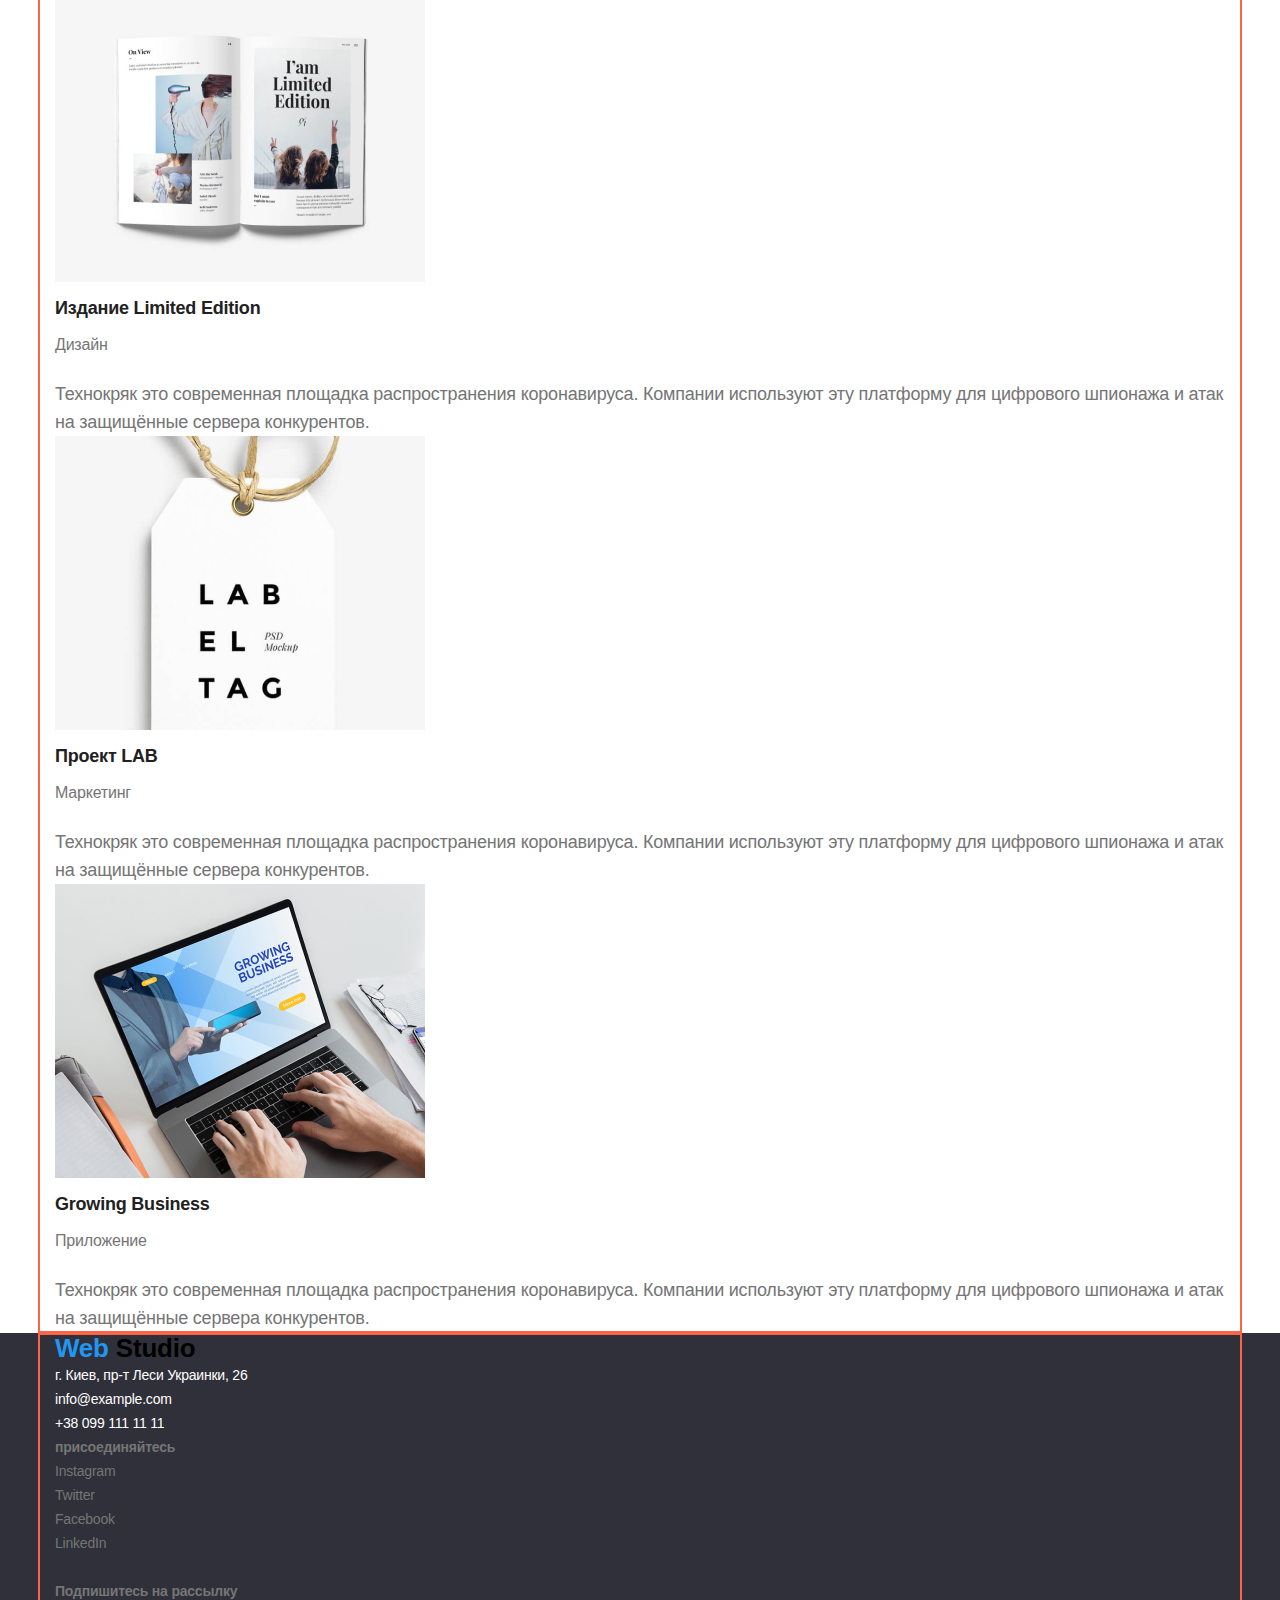
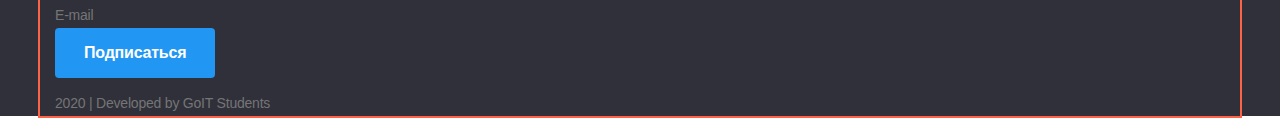
==== commit b8f1e1a4: "розставляє всі контейнери і секції" ====
--- a/portfolio.html
+++ b/portfolio.html
@@ -13,20 +13,19 @@
 <body>
 
     <!--Шапка сайта-->
-    <header class="section-header">
-        <div class="container-header">
+    <header class="page-header"> 
+        <div class="container">
         <nav>
-        <a href="./index.html" class="logo">
-            <span class="logo-primary">Web</span> Studio
-        </a>
-
+            <a href="./index.html" class="logo">
+                <span class="logo-primary">Web</span> Studio
+            </a>
         <ul class="site-nav list">
-            <li><a href="./index.html" class="link">Студия</a></li>
-            <li><a href="./portfolio.html" class="link current">Портфолио</a></li>
+            <li><a href="./index.html" class="link current">Студия</a></li>
+            <li><a href="./portfolio.html" class="link">Портфолио</a></li>
             <li><a href="" class="link">Контакты</a></li>
         </ul>
         </nav>
-
+      
         <ul class="auth-nav list">
             <li>
                 <a href="./index.html" class="link">
@@ -42,10 +41,9 @@
           </ul>
         </div>
     </header>
-
         <main>
             <!-- Портфоліо-->
-            <section class="section">
+            <section class="section-portfolio">
                 <div class="container">
                 <h1 class="section-title">Портфоліо</h1>
                 <ul class="filter-list list">
@@ -146,41 +144,42 @@
         </main>
 
           <!-- Футер -->
-       <footer class="footer">
-        <div>
-         <a href="./index.html" class="logo">
-            <span class="logo-primary">Web</span> Studio
-         </a>
-         <address class="address">
-             г. Киев, пр-т Леси Украинки, 26 <br />
-             info@example.com <br />
-             +38 099 111 11 11
-         </address>
-        </div>
-        <div>
-            <b>присоединяйтесь</b>
-            <ul class="logo-list list">
-             <li><a href="" aria-label="Ссылка на Instagram" class="link">Instagram</a></li>
-             <li><a href="" aria-label="Ссылка на Twitter" class="link">Twitter</a></li>
-             <li><a href="" aria-label="Ссылка на Facebook" class="link">Facebook</a></li>
-             <li><a href="" aria-label="Ссылка на LinkedIn" class="link">LinkedIn</a></li>
-         </ul>
-        </div>
-        <div>
-            <b>Подпишитесь на рассылку</b>
-            <ul class="list">
-                <li>
-                 E-mail
-                </li>
-                <li>
-                 <a href="" class="button primary">Подписаться</a>
-                </li>
-            </ul>
-        </div>
-        <p>
-         2020 | Developed by GoIT Students 
-        </p>
-    </footer>
+          <footer class="footer">
+            <section class="section-footer">
+                <div class="container">
+                <a href="./index.html" class="logo">
+                    <span class="logo-primary">Web</span> Studio
+                </a>
+                <address class="address">
+                    г. Киев, пр-т Леси Украинки, 26 <br />
+                    info@example.com <br />
+                    +38 099 111 11 11
+                </address>
+            
+                   <b>присоединяйтесь</b>
+                   <ul class="logo-list list">
+                    <li><a href="" aria-label="Ссылка на Instagram" class="link">Instagram</a></li>
+                    <li><a href="" aria-label="Ссылка на Twitter" class="link">Twitter</a></li>
+                    <li><a href="" aria-label="Ссылка на Facebook" class="link">Facebook</a></li>
+                    <li><a href="" aria-label="Ссылка на LinkedIn" class="link">LinkedIn</a></li>
+                </ul>
+              
+                   <b>Подпишитесь на рассылку</b>
+                   <ul class="list">
+                       <li>
+                        E-mail
+                       </li>
+                       <li>
+                        <a href="" class="button primary">Подписаться</a>
+                       </li>
+                   </ul>
+               
+               <p class="footer-text">
+                2020 | Developed by GoIT Students 
+               </p>
+            </div>
+            </section>
+           </footer>
 
     
 </body>
--- a/css/styles.css
+++ b/css/styles.css
@@ -108,8 +108,16 @@
 }
 
 /* Hero */
-.hero {
-    text-align: center;
+
+.section-hero {
+    margin-top: 0;
+    margin-bottom: 94px;
+    padding-top: 200px;
+    padding-bottom: 200px;
+
+    text-align: center;
+
+    background-color: cadetblue;
 }
 
 .hero-title {
@@ -121,6 +129,11 @@
     font-size: 44px;
     line-height: 1.36;
     
+}
+
+.button-hero {
+    padding: 10px 32px;
+    min-width: 200px;
 }
 
 /* Button */
@@ -142,16 +155,12 @@
     text-decoration: none;
 }
 
-.button-hero {
-    padding: 10px 32px;
-    min-width: 200px;
-}
-
 /* Section */
 
 .section {
-    padding-top: 0;
-    padding-bottom: 94px;
+    margin-top: 0;
+    margin-bottom: 94px;
+   
 }
 
 .ul {
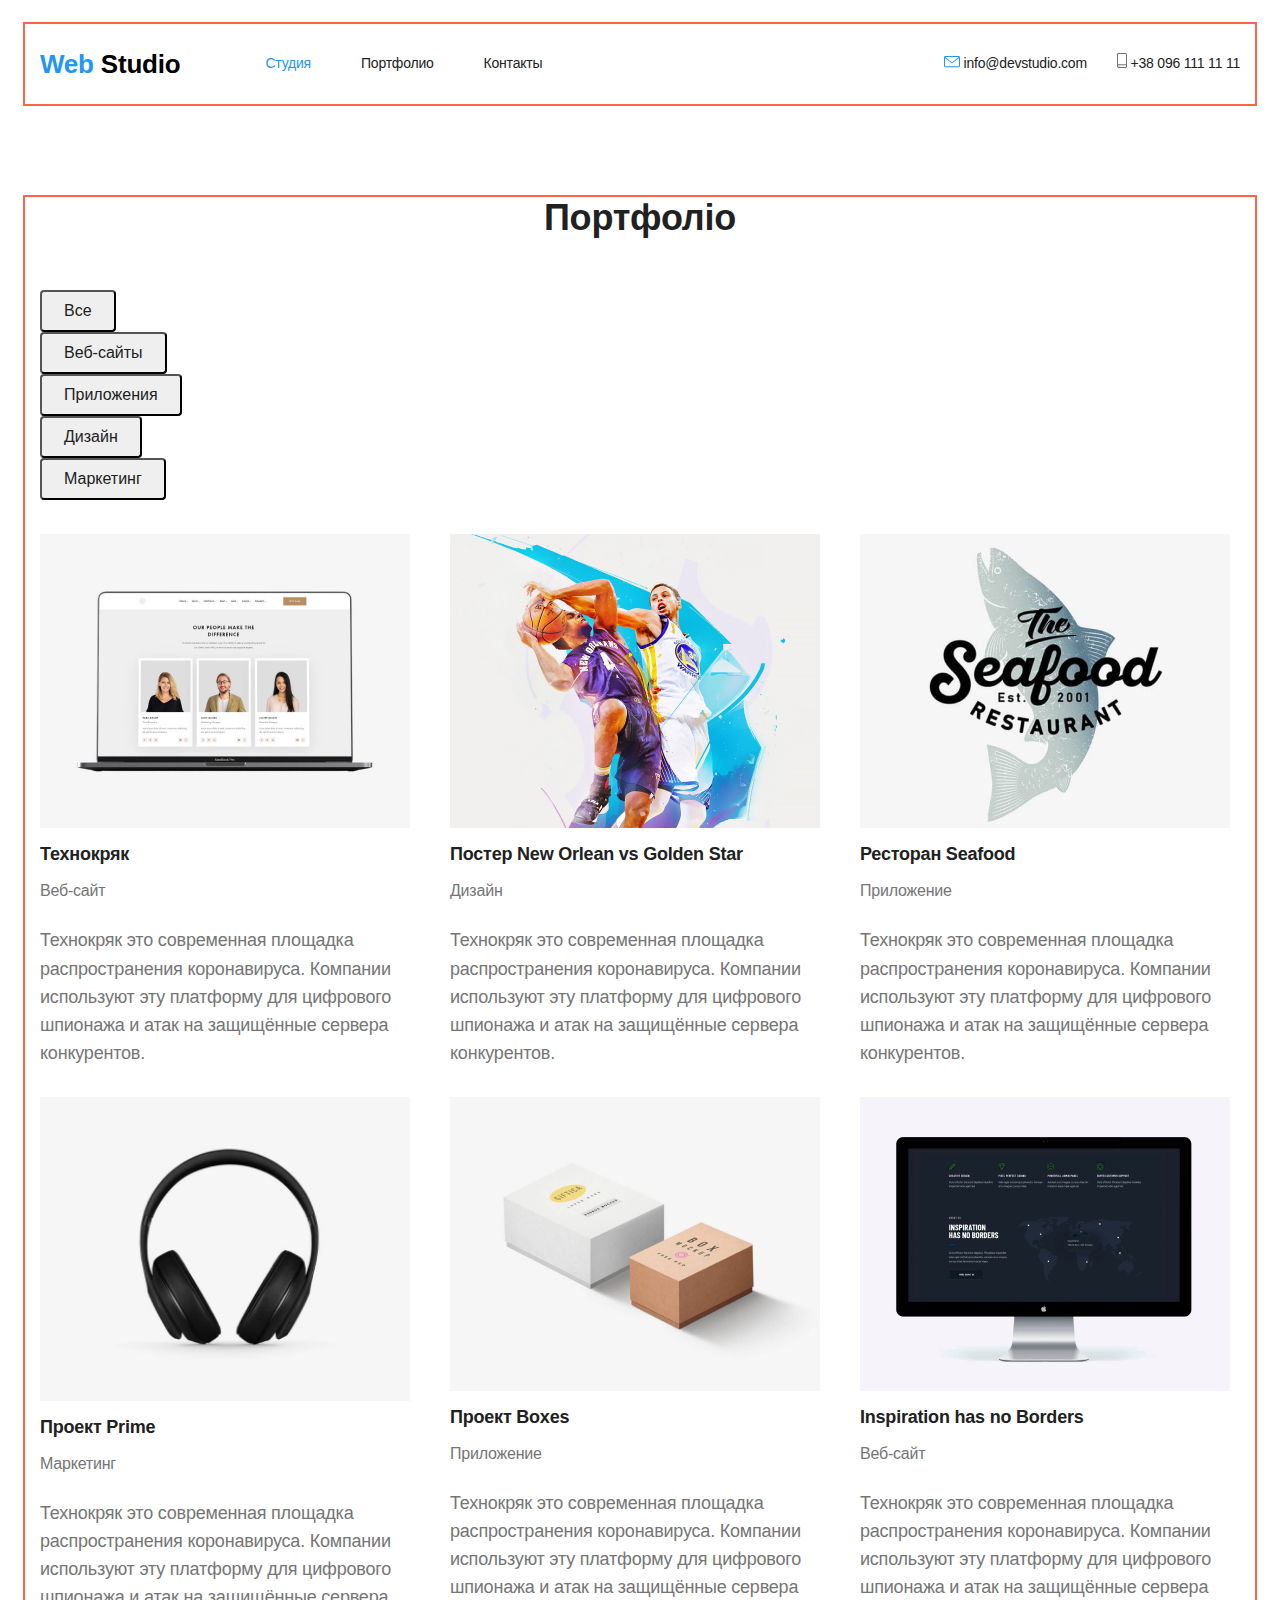
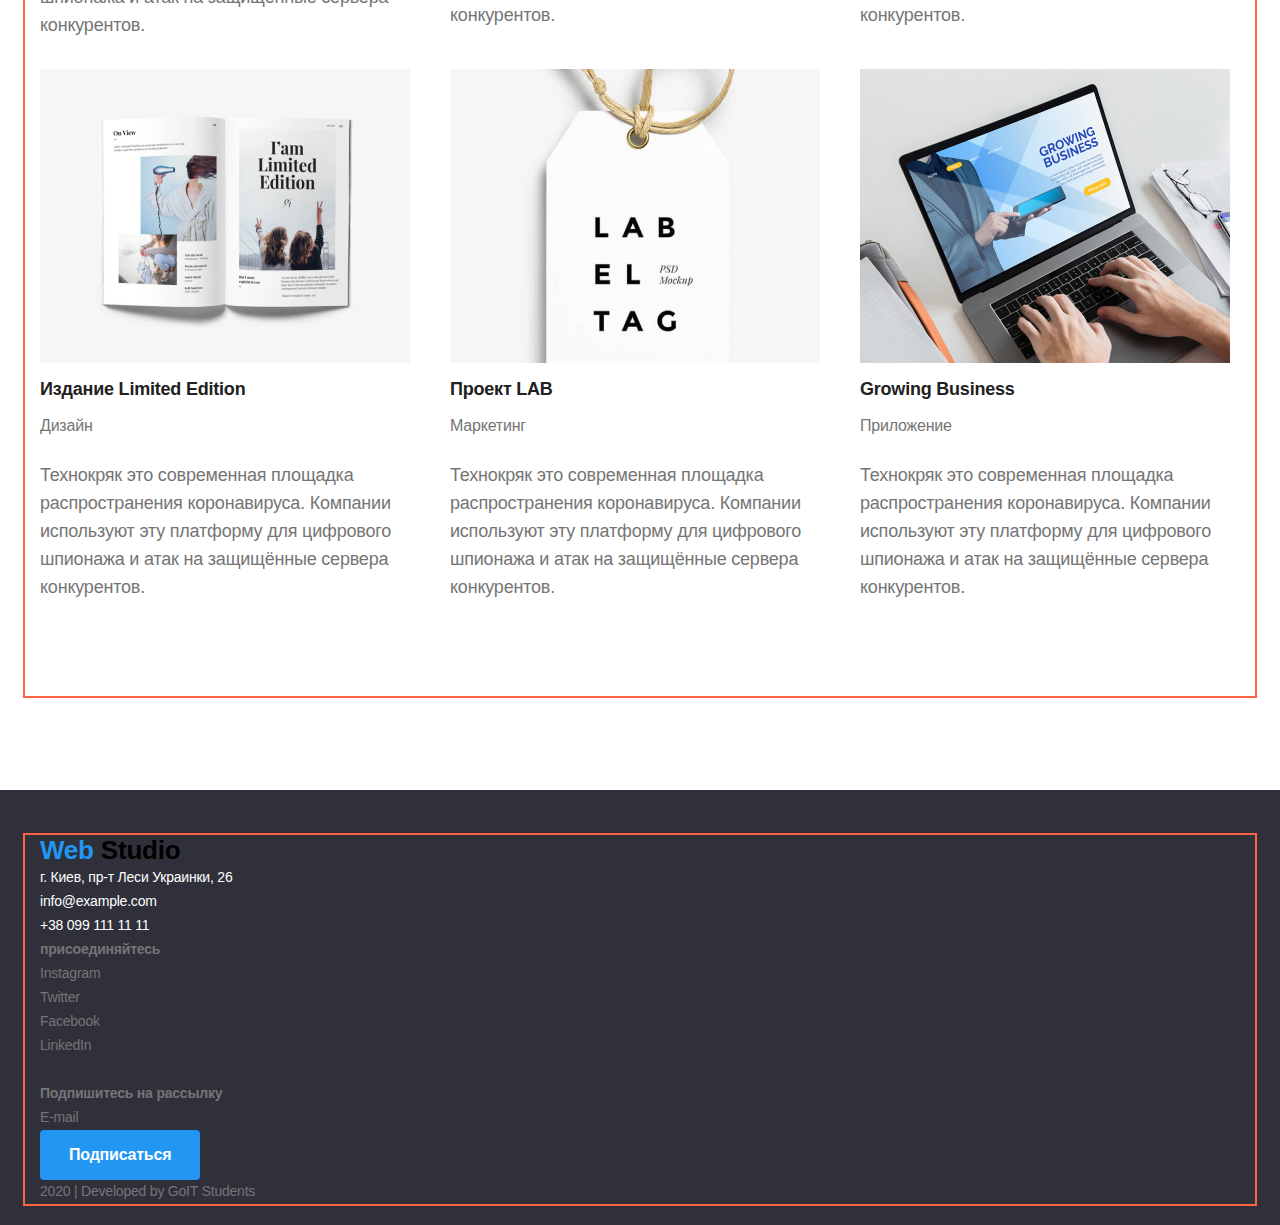
==== commit 24b98979: "добавляє стилі" ====
--- a/portfolio.html
+++ b/portfolio.html
@@ -15,30 +15,30 @@
     <!--Шапка сайта-->
     <header class="page-header"> 
         <div class="container">
-        <nav>
+        <nav class="main-nav">
             <a href="./index.html" class="logo">
                 <span class="logo-primary">Web</span> Studio
             </a>
         <ul class="site-nav list">
-            <li><a href="./index.html" class="link current">Студия</a></li>
-            <li><a href="./portfolio.html" class="link">Портфолио</a></li>
-            <li><a href="" class="link">Контакты</a></li>
+            <li class="item"><a href="./index.html" class="link current">Студия</a></li>
+            <li class="item"><a href="./portfolio.html" class="link">Портфолио</a></li>
+            <li class="item"><a href="" class="link">Контакты</a></li>
         </ul>
-        </nav>
       
         <ul class="auth-nav list">
-            <li>
+            <li class="item">
                 <a href="./index.html" class="link">
                     <img src="./images/envelope.svg" alt="электронная почта">
                     info@devstudio.com
                 </a>
             </li>
-            <li>
+            <li class="item">
                 <a href="./index.html" class="link">
                     <img src="./images/smartphone.svg" alt="телефон">
                     +38 096 111 11 11
                 </a>
           </ul>
+        </nav>
         </div>
     </header>
         <main>
@@ -66,7 +66,7 @@
 
                    <!--Зразки портфоліо-->
                    <ul class="example-list list">
-                       <li class="link">
+                       <li class="item">
                         <a href="">
                             <img src="./images/img-(1).jpg" alt="Фото" width="370" />
                         <h3 class="title">Технокряк</h3>
@@ -74,7 +74,7 @@
                         <p class="galery-text">Технокряк это современная площадка распространения коронавируса. Компании используют эту платформу для цифрового шпионажа и атак на защищённые сервера конкурентов.</p>
                         </a>
                        </li>
-                       <li class="link">
+                       <li class="item">
                            <a href="">
                         <img src="./images/img-(5).jpg" alt="Фото" width="370" />
                     <h3 class="title">Постер New Orlean vs Golden Star</h3>
@@ -82,7 +82,7 @@
                         <p class="galery-text">Технокряк это современная площадка распространения коронавируса. Компании используют эту платформу для цифрового шпионажа и атак на защищённые сервера конкурентов.</p>
                         </a>
                        </li>
-                       <li class="link">
+                       <li class="item">
                         <a href="">
                             <img src="./images/img-(6).jpg" alt="Фото" width="370" />
                         <h3 class="title">Ресторан Seafood</h3>
@@ -90,7 +90,7 @@
                         <p class="galery-text">Технокряк это современная площадка распространения коронавируса. Компании используют эту платформу для цифрового шпионажа и атак на защищённые сервера конкурентов.</p>
                         </a>
                         </li>
-                       <li class="link">
+                       <li class="item">
                            <a href="">
                         <img src="./images/img-(7).jpg" alt="Фото" width="370" />
                     <h3 class="title">Проект Prime</h3>
@@ -98,7 +98,7 @@
                         <p class="galery-text">Технокряк это современная площадка распространения коронавируса. Компании используют эту платформу для цифрового шпионажа и атак на защищённые сервера конкурентов.</p>
                         </a>
                        </li>
-                       <li class="link">
+                       <li class="item">
                         <a href="">
                             <img src="./images/img-(8).jpg" alt="Фото" width="370" />
                         <h3 class="title">Проект Boxes</h3>
@@ -106,7 +106,7 @@
                         <p class="galery-text">Технокряк это современная площадка распространения коронавируса. Компании используют эту платформу для цифрового шпионажа и атак на защищённые сервера конкурентов.</p>
                         </a>
                     </li>
-                    <li class="link">
+                    <li class="item">
                         <a href="">
                             <img src="./images/img-(9).jpg" alt="Фото" width="370" />
                         <h3 class="title">Inspiration has no Borders</h3>
@@ -114,7 +114,7 @@
                         <p class="galery-text">Технокряк это современная площадка распространения коронавируса. Компании используют эту платформу для цифрового шпионажа и атак на защищённые сервера конкурентов.</p>
                         </a>
                     </li>
-                       <li class="link">
+                       <li class="item">
                         <a href="">
                             <img src="./images/img-(10).jpg" alt="Фото" width="370" />
                         <h3 class="title">Издание Limited Edition</h3>
@@ -122,7 +122,7 @@
                         <p class="galery-text">Технокряк это современная площадка распространения коронавируса. Компании используют эту платформу для цифрового шпионажа и атак на защищённые сервера конкурентов.</p>
                         </a>
                        </li>
-                       <li class="link">
+                       <li class="item">
                         <a href="">
                             <img src="./images/img-(11).jpg" alt="Фото" width="370" />
                         <h3 class="title">Проект LAB</h3>
@@ -130,7 +130,7 @@
                         <p class="galery-text">Технокряк это современная площадка распространения коронавируса. Компании используют эту платформу для цифрового шпионажа и атак на защищённые сервера конкурентов.</p>
                         </a>
                        </li>
-                       <li class="link">
+                       <li class="item">
                         <a href="">
                             <img src="./images/img-(12).jpg" alt="Фото" width="370" />
                         <h3 class="title">Growing Business</h3>
--- a/css/styles.css
+++ b/css/styles.css
@@ -27,17 +27,9 @@
 /* вторичный цвет фона #F5F4FA; */
 /* цвет футера #2F303A; */
 
-.container-header {
-    margin-left: auto;
-    margin-right: auto;
-    padding-top: 0;
-    padding-bottom: 0;
-    padding-left: 15px;
-    padding-right: 15px;
-    outline: 2px solid tomato;
-}
 
 body {
+
     background-color: var(--primary-white-color);
     color: var(--primary-text-color);
     font-family: "Roboto", sans-serif;
@@ -46,16 +38,30 @@
     line-height: 1.71;
   }
 
+
+  /* Утіліти */
+
+  .list  {
+    padding: 0;
+    margin: 0;
+
+    text-decoration: none;
+    list-style: none;
+}
+
+
   .container {
     margin-left: auto;
     margin-right: auto;
-    width: 1200px;
+    width: 1230px;
     padding-left: 15px;
     padding-right: 15px;
     outline: 2px solid tomato;
   }
 
 .logo  {
+    margin-right: 85px;
+
     color: #000000;  
     font-family: "Raleway", sans-serif; 
     font-weight: bold;
@@ -72,18 +78,31 @@
 .link {
     list-style: none;
 }
- 
-.list  {
-
-    padding: 0;
-    margin: 0;
-
-    text-decoration: none;
-    list-style: none;
-}
 
 
 /* site-nav */
+
+.page-header {
+
+    padding-top: 24px;
+    padding-bottom: 0;
+   
+}
+
+.main-nav {
+    display: flex; 
+    align-items: center;
+}
+
+.site-nav {
+    display: flex;
+    
+}
+
+.site-nav .item:not(:last-child) {
+    margin-right: 50px;
+}
+
 .site-nav .link,
 .auth-nav .link  {
     color: var(--title-tex-color);
@@ -98,8 +117,23 @@
     color: var(--accent-color);
 }
 
+.site-nav .link {
+    display: block;
+    padding-top: 32px;
+    padding-bottom: 32px;
+}
+
 .site-nav .link.current {
     color: var(--accent-color)
+}
+
+.auth-nav {
+    margin-left: auto;
+    display: flex;   
+}
+
+.auth-nav .item:not(:last-child) {
+    margin-right: 30px;
 }
 
 .auth-nav .link:hover,
@@ -131,10 +165,6 @@
     
 }
 
-.button-hero {
-    padding: 10px 32px;
-    min-width: 200px;
-}
 
 /* Button */
 
@@ -143,7 +173,7 @@
     display: inline-block;
     border-radius: 4px;
     padding: 10px 29px;
-    min-width: ;
+    
 
     color: var(--primary-white-color);
     background-color: var(--accent-color);
@@ -155,6 +185,11 @@
     text-decoration: none;
 }
 
+.button-hero {
+    padding: 10px 32px;
+    min-width: 200px;
+}
+
 /* Section */
 
 .section {
@@ -167,6 +202,11 @@
     list-style: none;
 }
 
+.logo-list .link {
+    color: var(--primary-text-color);
+
+    text-decoration: none;
+}
 .section-title {
     margin-top: 0;
     margin-bottom: 50px;
@@ -178,8 +218,6 @@
     text-align: center;
 }
 
-
-
 .section-list .title {
     color: var(--title-tex-color);
 }
@@ -189,14 +227,13 @@
     text-decoration: none;   
 }
 
-
-.logo-list .link {
-    color: var(--primary-text-color);
-
-    text-decoration: none;
-}
-
 /* Features */
+
+.feature-list {
+    display: flex;
+
+}
+
 .feature-list .title {
 
     margin-top: 0;
@@ -210,8 +247,16 @@
 }
 
 .feature-list .link {
+    display: block;
+    width: calc((100% - 90px) / 4);
+   
     color: var(--primary-text-color);
     text-decoration: none;
+    
+}
+
+.feature-list .link:not(:last-child) {
+    margin-right: 30px;
 }
 
 .feature-list p {
@@ -220,6 +265,14 @@
 }
 
 /* Examples */
+
+.work-list {
+    display: flex;
+}
+
+.work-list .link:not(:last-child) {
+    margin-right: 30px;
+}
 
 .work-list .title {
     color: rosybrown;
@@ -231,7 +284,8 @@
 }
 
 .work-list .link {
-    
+    display: block;
+    width: calc((100% - 60px) / 3);
     text-decoration: none; 
   
 }
@@ -244,6 +298,10 @@
     background-color: var(--background-color-sekondary);
 }
 
+.team-list {
+    display: flex;
+}
+
 .team-list .title {
     margin-bottom: 10px;
 
@@ -262,9 +320,14 @@
 }
 
 .team-list .link {
-
+    display: block;
+    width: calc((100% - 90px) / 4);
     text-decoration: none;   
 }
+
+.team-list .link:not(:last-child) {
+    margin-right: 30px;
+} 
 
 .logo-list {
     margin-top: 0;
@@ -276,6 +339,23 @@
     color: var(--accent-color)
 }
 
+/* Clients */
+
+.client-list {
+    display: flex;
+    flex-wrap: wrap;
+    
+}
+  
+.client-list .link {
+    display: block;
+    width: calc((100% - 150px) / 6);
+    text-decoration: none;   
+}
+
+.client-list .link:not(:last-child) {
+    margin-right: 30px;
+} 
 
 /* Footer */
 
@@ -283,6 +363,17 @@
     background-color: var(--footer-color);
 }
 
+.section-footer {
+    padding-top: 45px;
+    padding-bottom: 21px;
+   
+}
+
+.footer .logo {
+    margin-top: 0;
+    margin-bottom: 8px;
+}
+
 .address {
     color: var(--primary-white-color);
     text-decoration: none;
@@ -290,14 +381,32 @@
    
 }
 
+.footer-text {
+    margin-top: 0;
+    margin-bottom: 0;
+}
+
+.button .primary {
+    padding: 29px 10px 28px 10px;
+    min-width: 200px;
+}
+
 
 /* Стилі для Portfolio */
+
+.section-portfolio {
+    margin-top: 93px;
+    margin-bottom: 94px;
+}
+
 .filter-list {
     margin-top: 51px;
     margin-bottom: 34px;
 }
 
 .filter-list .link {
+    width: ;
+
     color: var(--title-text-color);
     text-decoration: none;
 }
@@ -333,7 +442,10 @@
     background-color: var(--accent-color);
 }
 
-.example-lis {
+.example-list {
+   display: flex;
+   flex-wrap: wrap;
+
     padding-top: 0;
     padding-bottom: 94px;
 }
@@ -348,13 +460,20 @@
     line-height: 2.0;
 }
 
-
-.example-list .link {
+.example-list .item {
+    display: block;
+    width: calc((100% - 60px) / 3);
     color: var(--primary-text-color);
     text-decoration: none;
 }
 
-
+.example-list .item:not(:nth-child(3n)) {
+    margin-right: 30px;
+  } 
+
+.example-list .item:not(:nth-last-child(-n + 3)) {
+    margin-bottom: 30px;
+  } 
 
 .galery-subtitle {
     margin-top: 0;
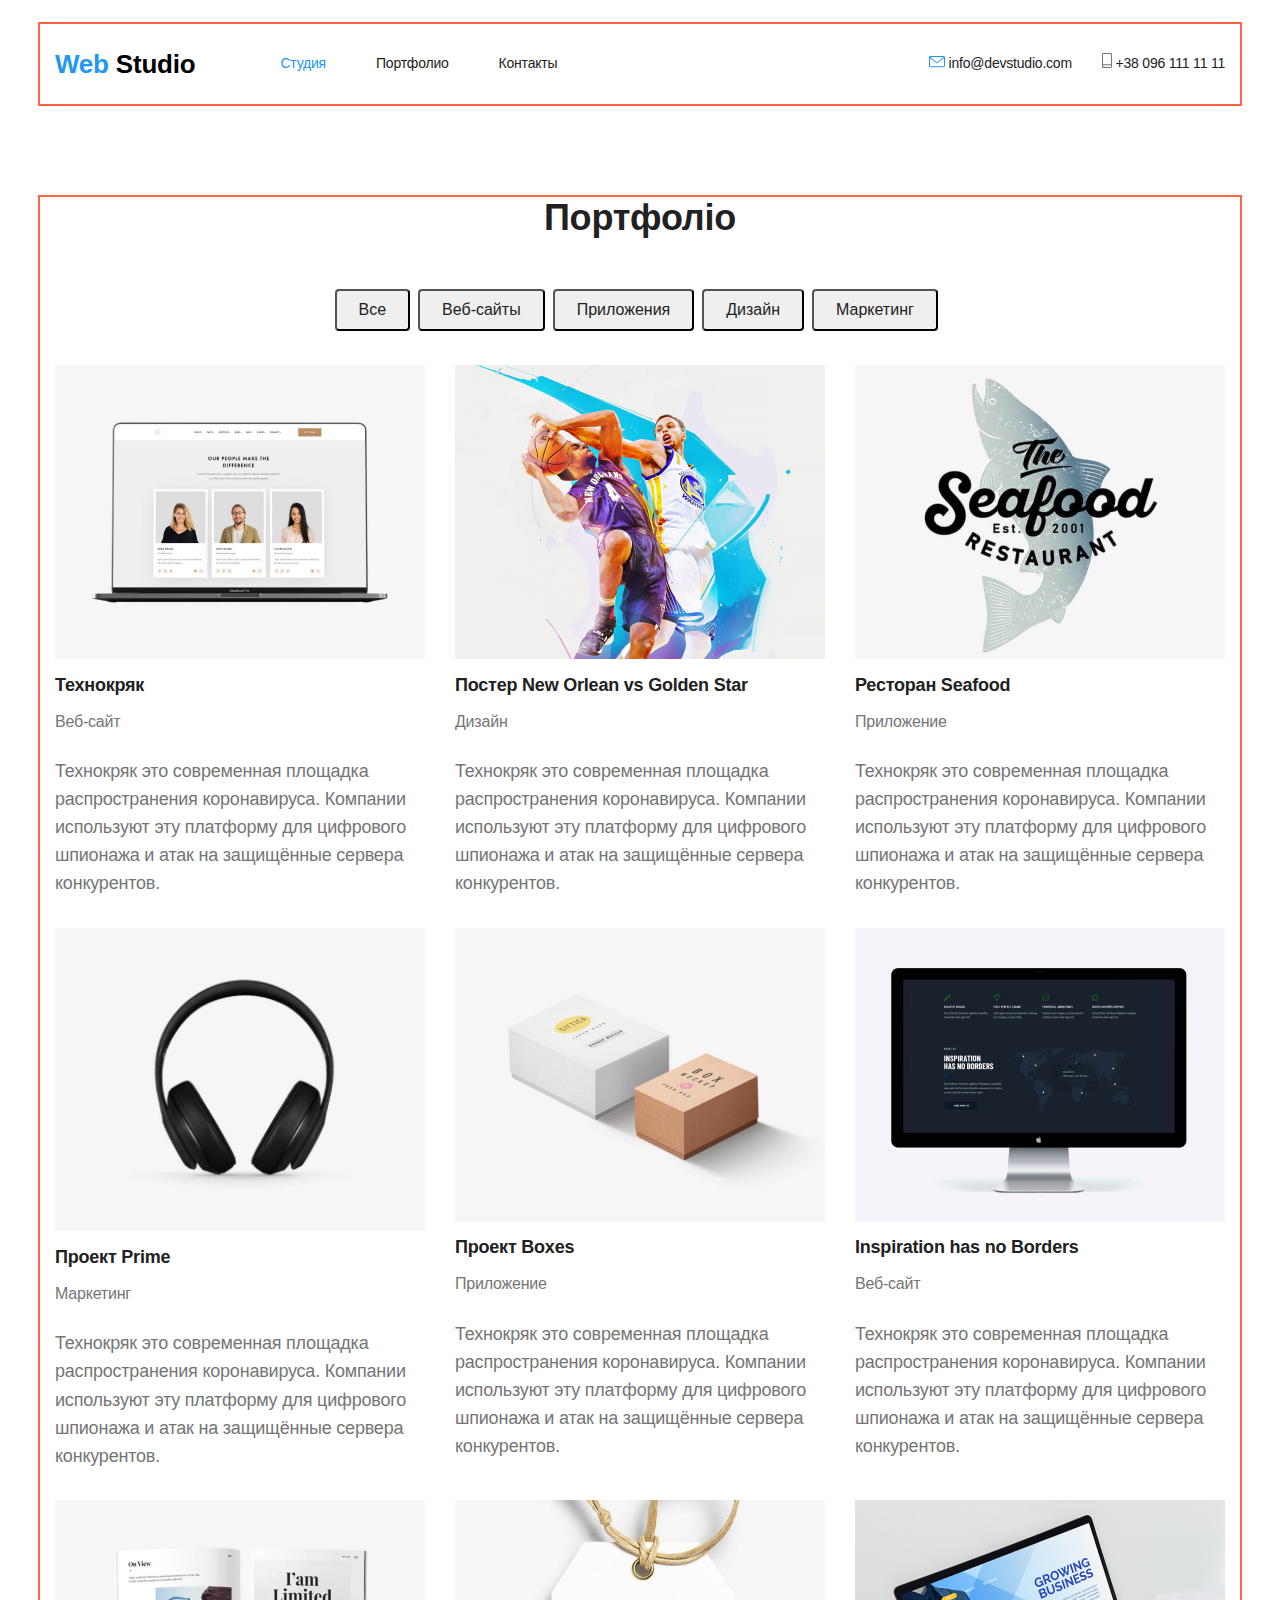
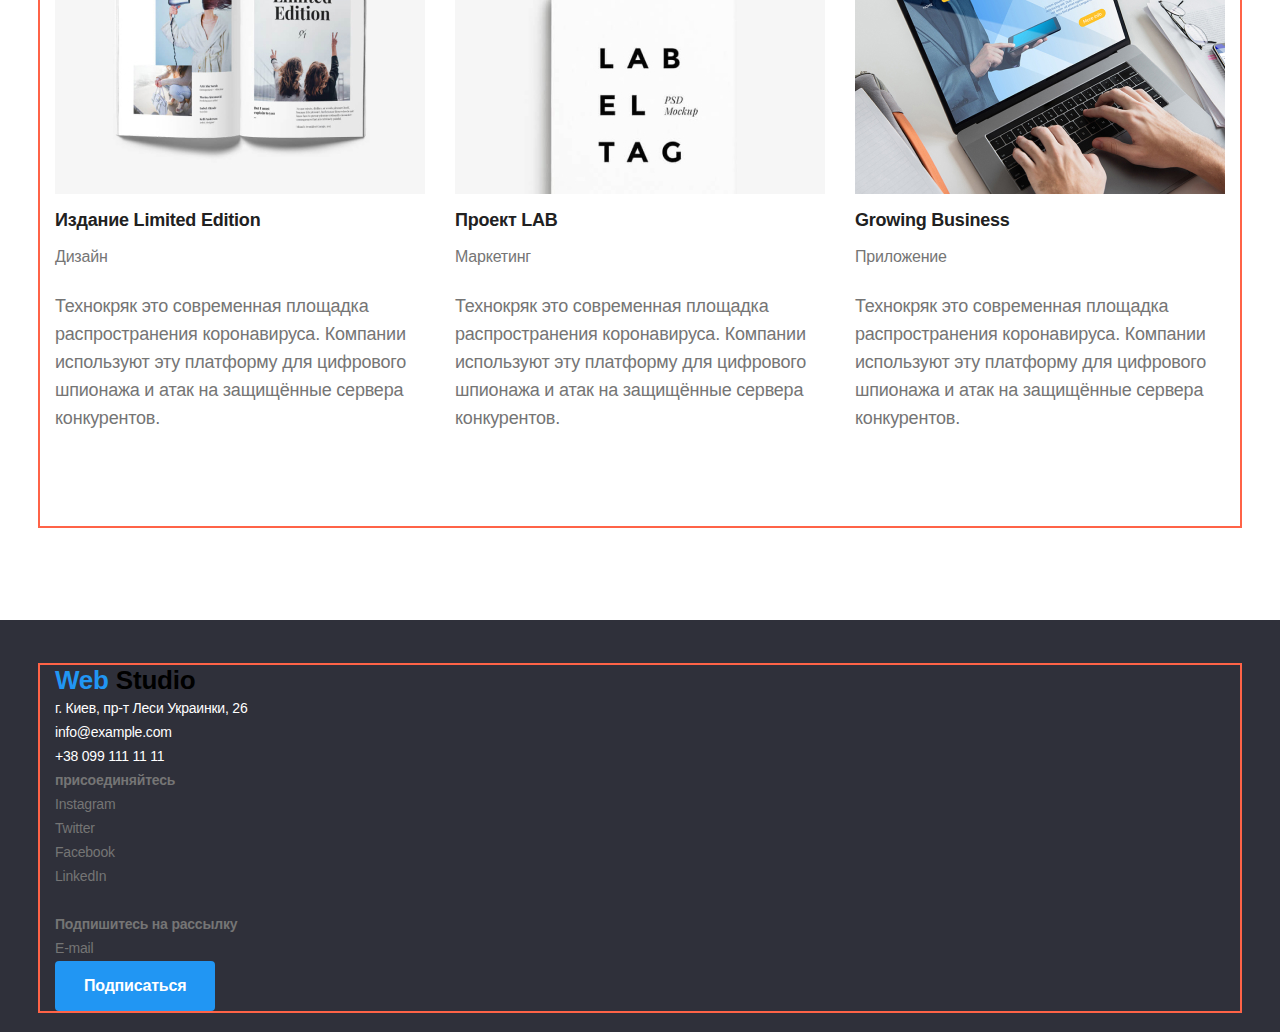
==== commit 12076ac5: "змінює стилі футера" ====
--- a/portfolio.html
+++ b/portfolio.html
@@ -174,9 +174,6 @@
                        </li>
                    </ul>
                
-               <p class="footer-text">
-                2020 | Developed by GoIT Students 
-               </p>
             </div>
             </section>
            </footer>
--- a/css/styles.css
+++ b/css/styles.css
@@ -53,7 +53,7 @@
   .container {
     margin-left: auto;
     margin-right: auto;
-    width: 1230px;
+    width: 1200px;
     padding-left: 15px;
     padding-right: 15px;
     outline: 2px solid tomato;
@@ -360,13 +360,21 @@
 /* Footer */
 
 .footer {
-    background-color: var(--footer-color);
-}
-
-.section-footer {
+    
     padding-top: 45px;
     padding-bottom: 21px;
+
+    background-color: var(--footer-color);
+}
+
+.footer-container {
+    display: flex;
    
+    align-items: baseline;
+}
+
+.footer-address {
+    margin-right: 69px;
 }
 
 .footer .logo {
@@ -377,13 +385,24 @@
 .address {
     color: var(--primary-white-color);
     text-decoration: none;
-    font-style: inherit;
-   
-}
-
-.footer-text {
-    margin-top: 0;
-    margin-bottom: 0;
+    font-style: inherit; 
+}
+
+.adress-list .link {
+    color: var(--primary-text-color);
+}
+
+.adress-list .link:hover,
+.adress-list .link:focus {
+    color: var(--accent-color);
+}
+
+.footer-social {
+    color: var(--primary-white-color);
+}
+
+.subscribe{
+    color: var(--primary-white-color);
 }
 
 .button .primary {
@@ -400,15 +419,24 @@
 }
 
 .filter-list {
-    margin-top: 51px;
+    display: flex;
+    margin-top: 0;
     margin-bottom: 34px;
-}
-
-.filter-list .link {
-    width: ;
+    margin-right: auto;
+    margin-left: auto;
+
+    width: 611px;
+}
+
+.filter-list .link:not(:last-child) {
+    margin-right: 8px;
+} 
+
+.filter-list .link{
+    display: block;
 
     color: var(--title-text-color);
-    text-decoration: none;
+    text-decoration: none;   
 }
 
 .filter-list .link:hover,
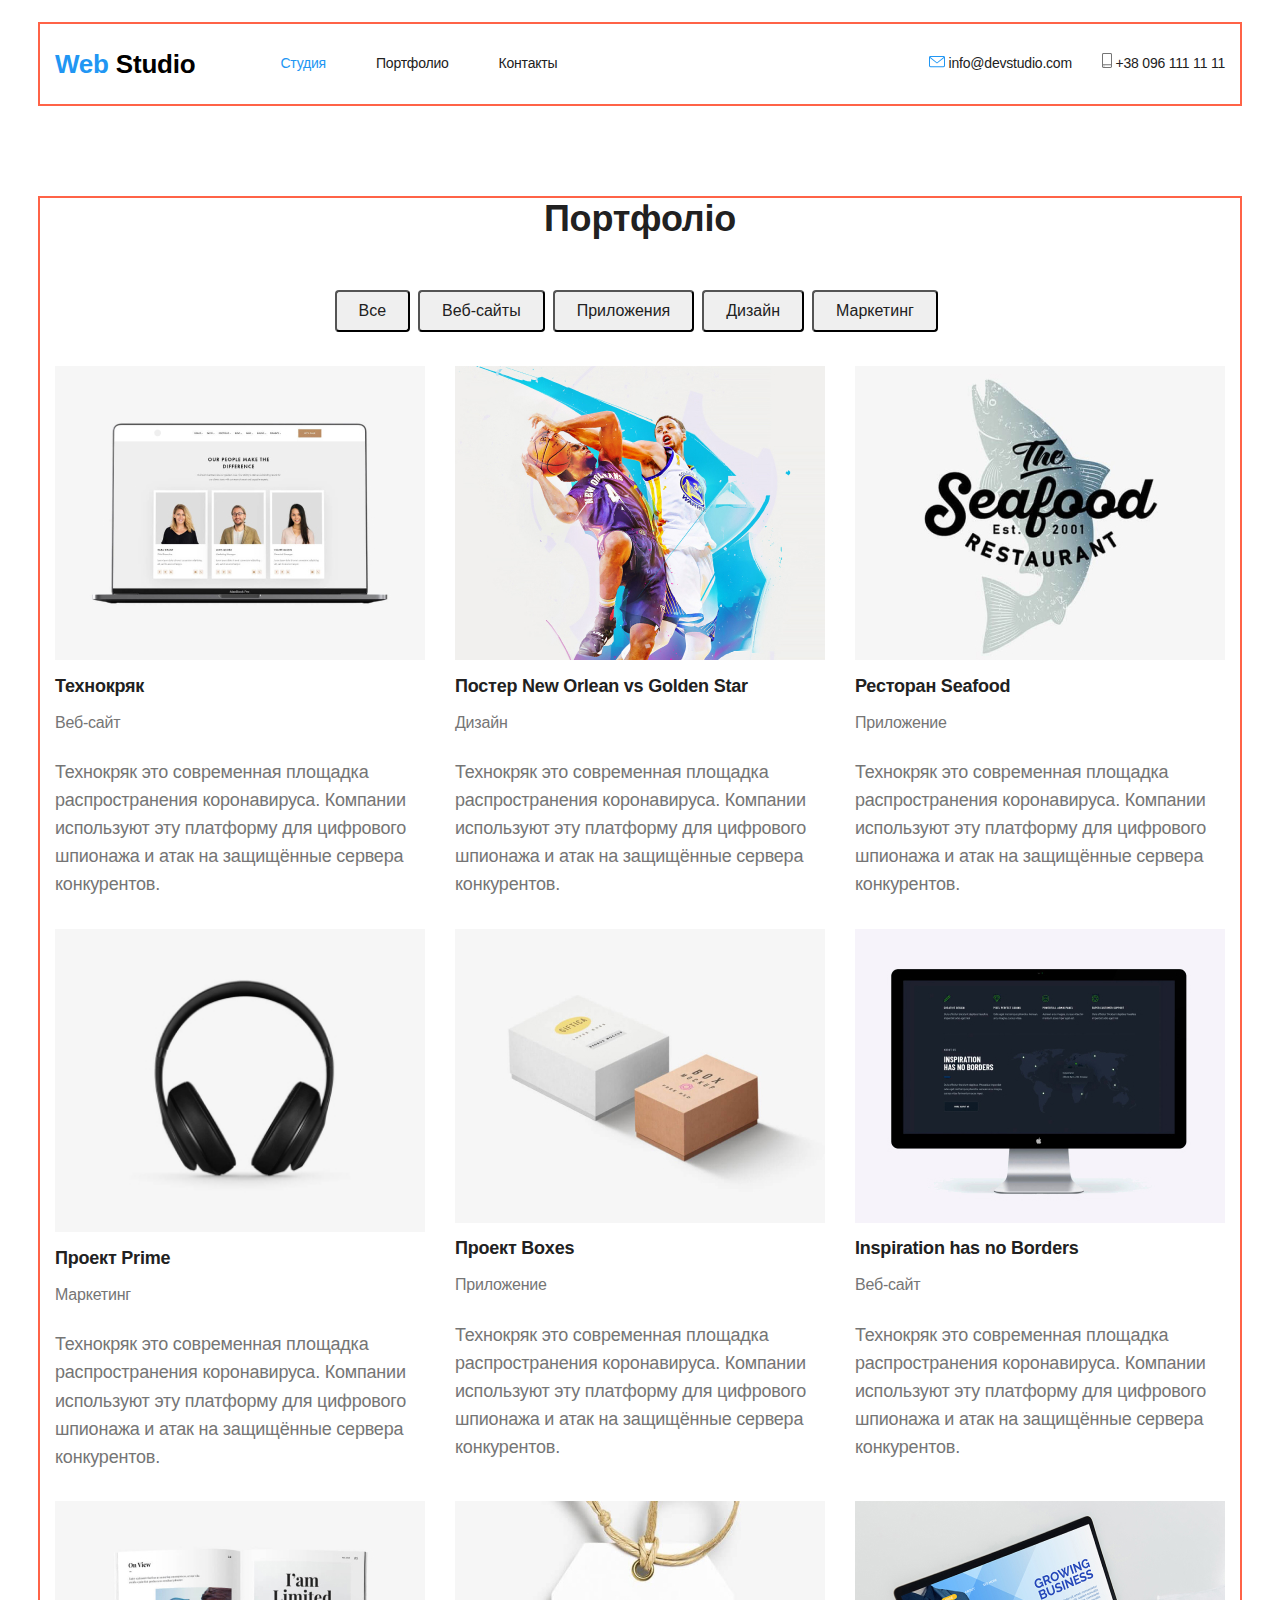
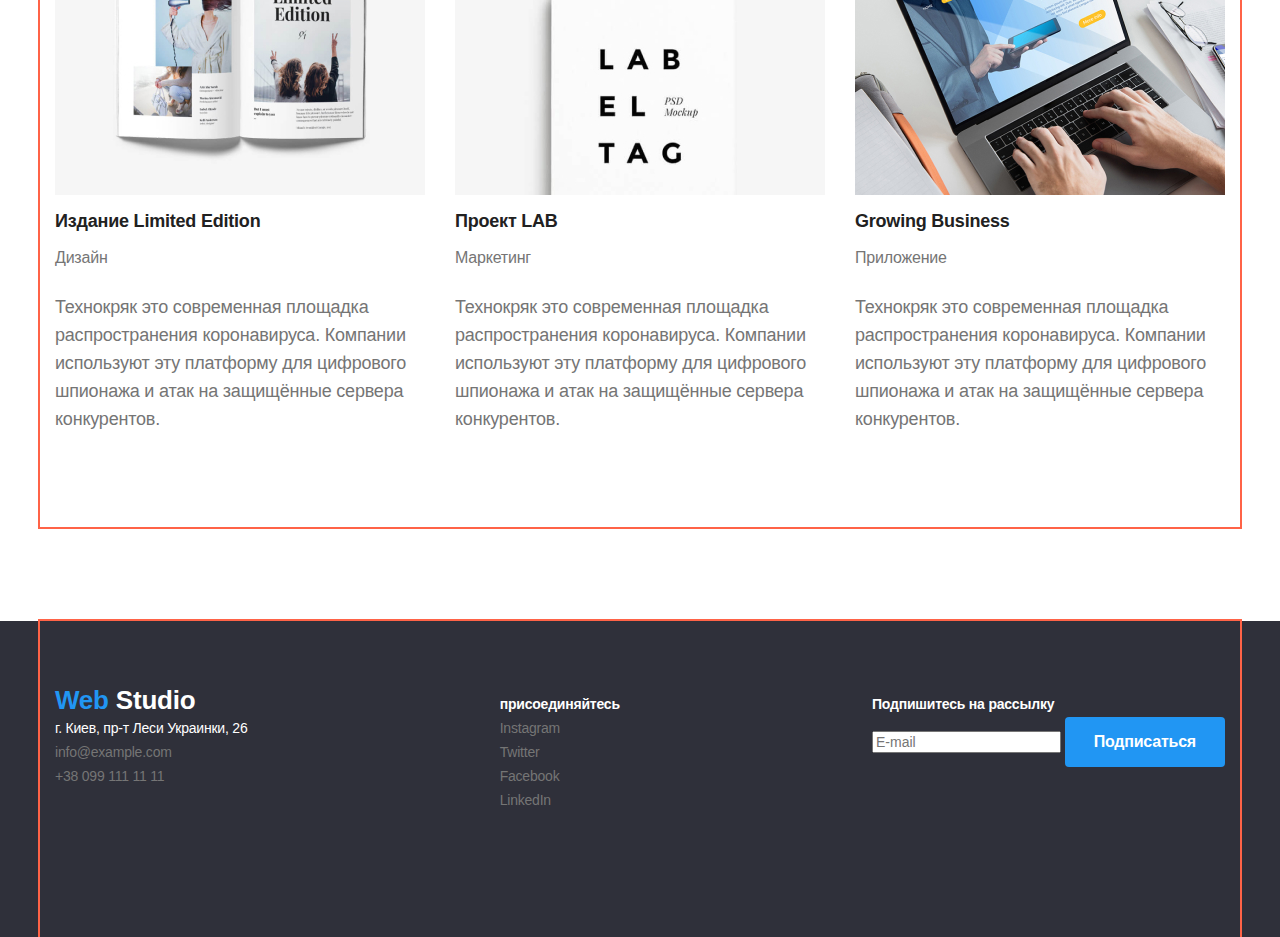
==== commit 5f642adf: "закінчує роботу над всіма флексами" ====
--- a/portfolio.html
+++ b/portfolio.html
@@ -144,37 +144,45 @@
         </main>
 
           <!-- Футер -->
-          <footer class="footer">
+          <footer class="page-footer">
             <section class="section-footer">
                 <div class="container">
-                <a href="./index.html" class="logo">
+                    <div class="footer-address">
+                <a href="./index.html" class="logo inverse">
                     <span class="logo-primary">Web</span> Studio
                 </a>
                 <address class="address">
-                    г. Киев, пр-т Леси Украинки, 26 <br />
-                    info@example.com <br />
-                    +38 099 111 11 11
-                </address>
+                    г. Киев, пр-т Леси Украинки, 26
+                </address> 
+                <ul class="adress-list list">
+                    <li><a href="mailto:info@example.com" class="link">
+                        info@example.com
+                        </a>
+                    </li>
+                    <li><a href="call:380991111111" class="link">
+                            +38 099 111 11 11
+                        </a>
+                    </li>
+                </ul>
+                   </div>
             
+                   <div class="footer-social">
                    <b>присоединяйтесь</b>
                    <ul class="logo-list list">
                     <li><a href="" aria-label="Ссылка на Instagram" class="link">Instagram</a></li>
                     <li><a href="" aria-label="Ссылка на Twitter" class="link">Twitter</a></li>
                     <li><a href="" aria-label="Ссылка на Facebook" class="link">Facebook</a></li>
                     <li><a href="" aria-label="Ссылка на LinkedIn" class="link">LinkedIn</a></li>
-                </ul>
-              
-                   <b>Подпишитесь на рассылку</b>
-                   <ul class="list">
-                       <li>
-                        E-mail
-                       </li>
-                       <li>
-                        <a href="" class="button primary">Подписаться</a>
-                       </li>
                    </ul>
-               
-            </div>
+                   </div>
+    
+                   <div class="subscribe">
+                    <b>Подпишитесь на рассылку</b>
+                    <input type="email" name="email" placeholder="E-mail">
+                    <a href="" class="button primary">Подписаться</a>
+                    </div>
+                </div>
+    
             </section>
            </footer>
 
--- a/css/styles.css
+++ b/css/styles.css
@@ -145,7 +145,6 @@
 
 .section-hero {
     margin-top: 0;
-    margin-bottom: 94px;
     padding-top: 200px;
     padding-bottom: 200px;
 
@@ -194,8 +193,8 @@
 
 .section {
     margin-top: 0;
-    margin-bottom: 94px;
-   
+    margin-bottom: 0;
+   padding-bottom: 94px;
 }
 
 .ul {
@@ -228,6 +227,10 @@
 }
 
 /* Features */
+
+.section-feature {
+    padding-top: 94px;
+}
 
 .feature-list {
     display: flex;
@@ -320,9 +323,11 @@
 }
 
 .team-list .link {
+
     display: block;
     width: calc((100% - 90px) / 4);
-    text-decoration: none;   
+    text-decoration: none;  
+    background-color: var(--primary-white-color); 
 }
 
 .team-list .link:not(:last-child) {
@@ -359,27 +364,32 @@
 
 /* Footer */
 
-.footer {
-    
-    padding-top: 45px;
-    padding-bottom: 21px;
-
+.page-footer {
+    
     background-color: var(--footer-color);
 }
 
-.footer-container {
-    display: flex;
-   
+.page-footer .container {
+    display: flex;
+   justify-content: space-between;
     align-items: baseline;
 }
 
+.logo.inverse {
+    color: var(--primary-white-color);
+}
+
 .footer-address {
-    margin-right: 69px;
-}
-
-.footer .logo {
-    margin-top: 0;
-    margin-bottom: 8px;
+   padding-top: 60px;
+    padding-bottom: 60px;
+
+
+}
+
+.footer-address .logo {
+    margin-right: 0;
+    margin-top: 0;
+    margin-bottom: 20px;
 }
 
 .address {
@@ -398,10 +408,14 @@
 }
 
 .footer-social {
-    color: var(--primary-white-color);
-}
-
-.subscribe{
+    padding-top: 72px;
+    padding-bottom: 100px;
+   
+    color: var(--primary-white-color);
+}
+
+.subscribe b {
+    display: block;
     color: var(--primary-white-color);
 }
 
@@ -414,8 +428,8 @@
 /* Стилі для Portfolio */
 
 .section-portfolio {
-    margin-top: 93px;
-    margin-bottom: 94px;
+    padding-top: 94px;
+    padding-bottom: 94px;
 }
 
 .filter-list {
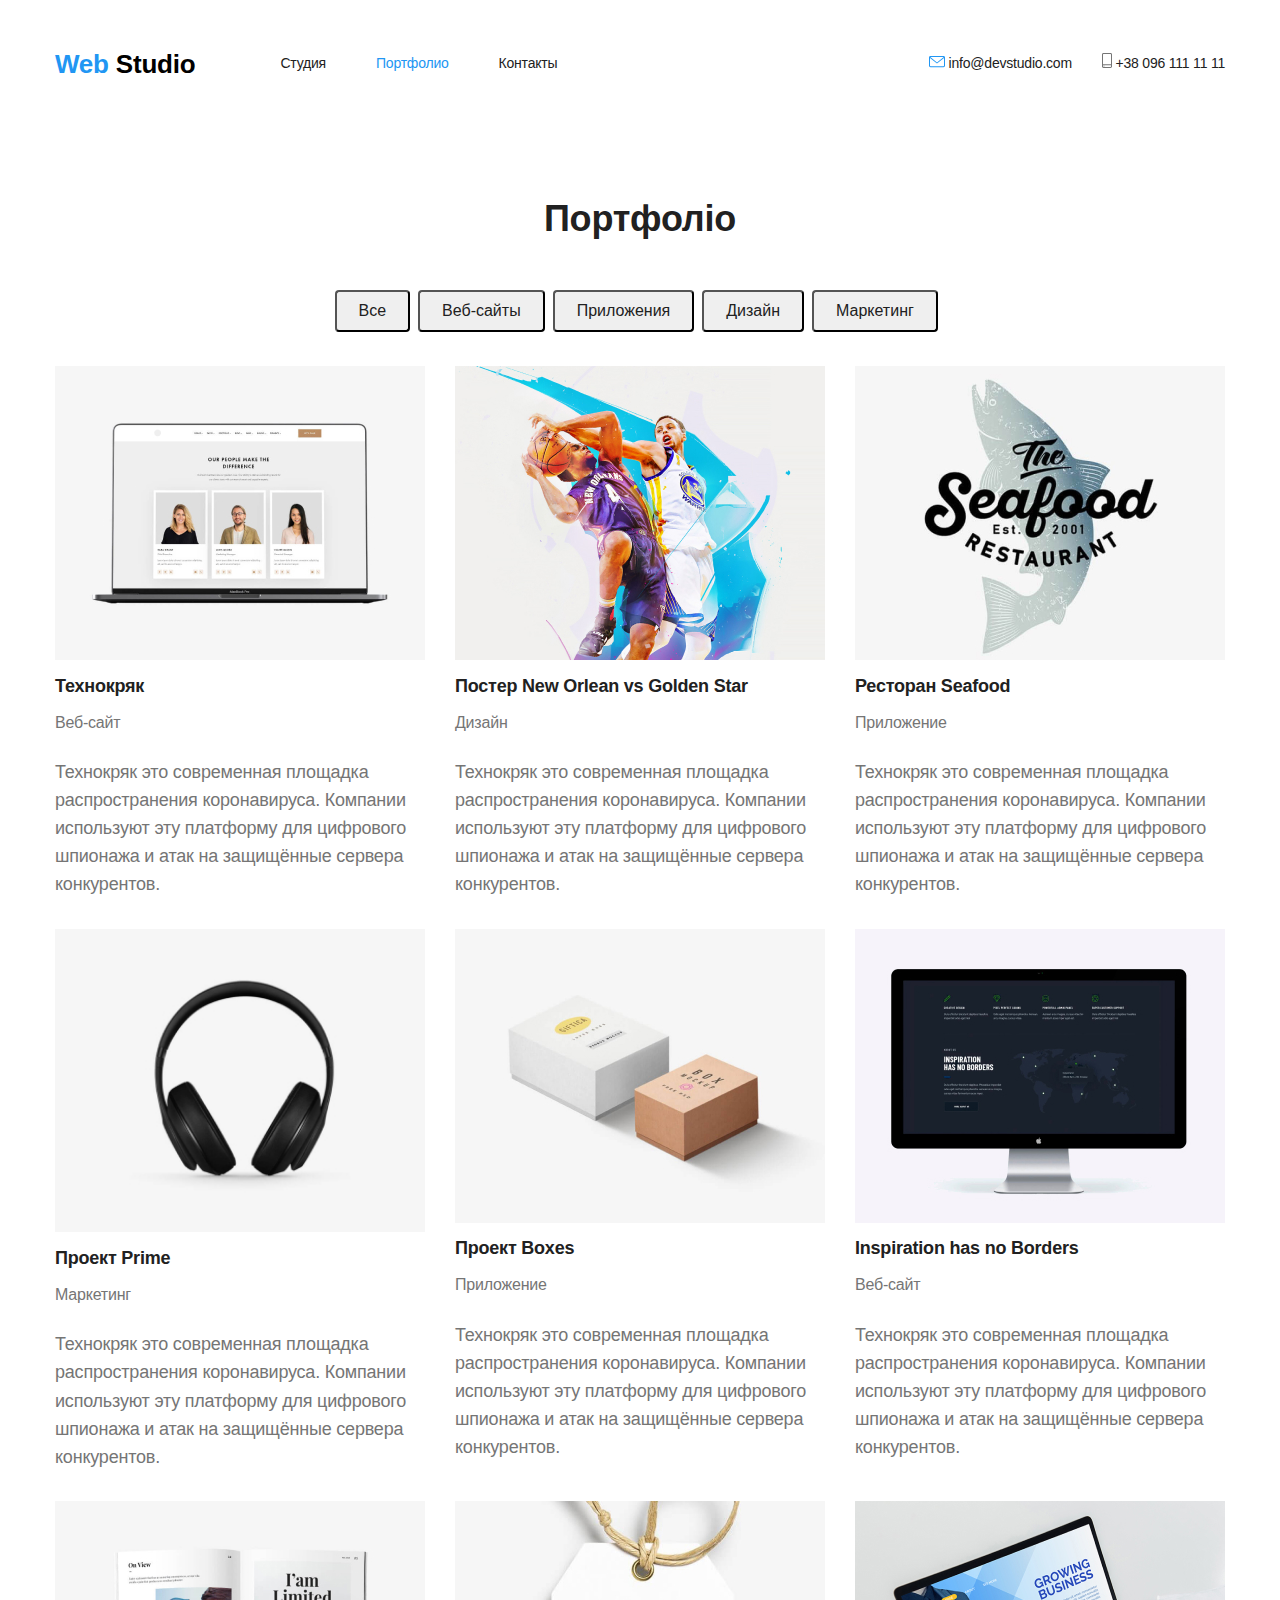
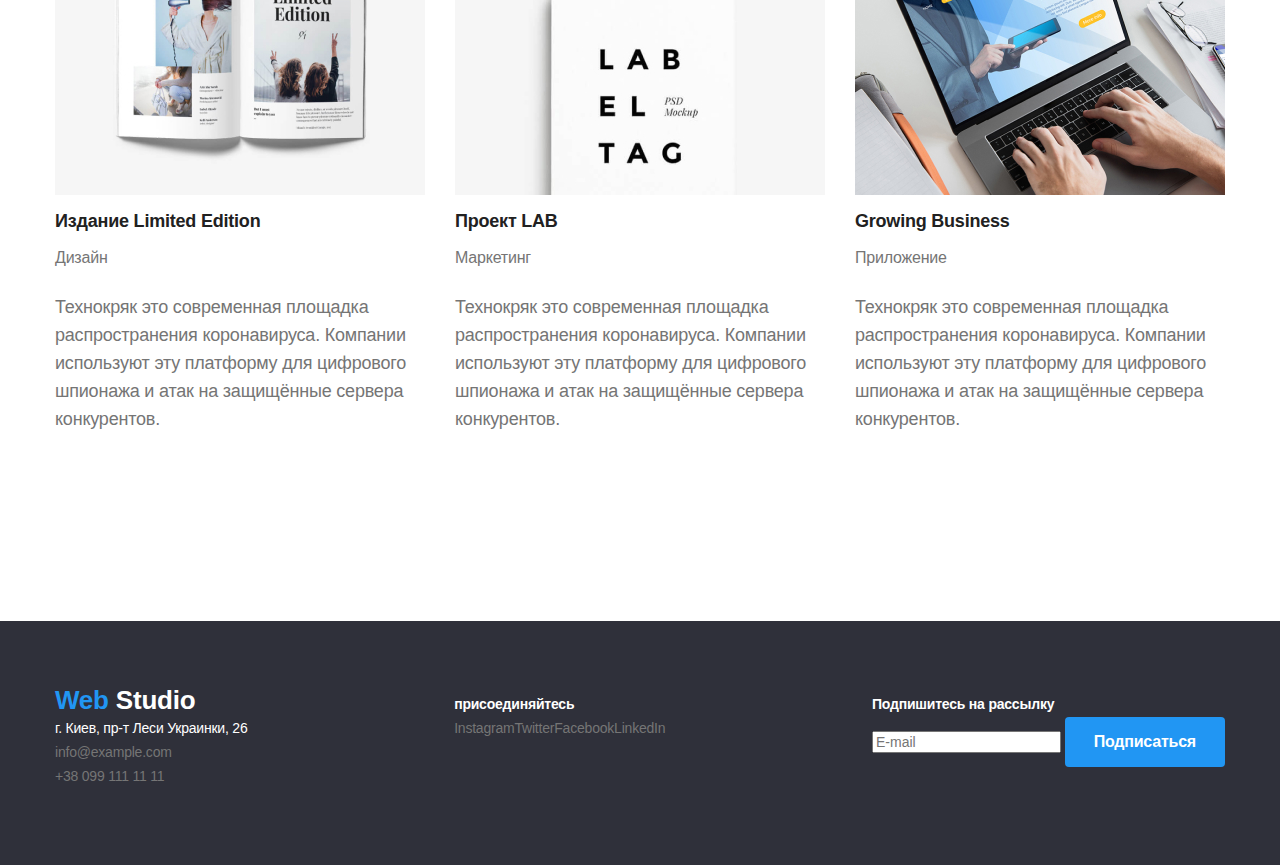
==== commit 48867265: "вносить правки" ====
--- a/portfolio.html
+++ b/portfolio.html
@@ -20,8 +20,8 @@
                 <span class="logo-primary">Web</span> Studio
             </a>
         <ul class="site-nav list">
-            <li class="item"><a href="./index.html" class="link current">Студия</a></li>
-            <li class="item"><a href="./portfolio.html" class="link">Портфолио</a></li>
+            <li class="item"><a href="./index.html" class="link">Студия</a></li>
+            <li class="item"><a href="./portfolio.html" class="link current">Портфолио</a></li>
             <li class="item"><a href="" class="link">Контакты</a></li>
         </ul>
       
--- a/css/styles.css
+++ b/css/styles.css
@@ -17,6 +17,7 @@
     --footer-color: #2F303A;
     --background-color: #E5E5E5;
     --background-color-sekondary: #F5F4FA;
+    --header-logo-color: #000000;
 }
 
 /* цвет основного текста #757575; */
@@ -26,6 +27,7 @@
 /* цвет фона #E5E5E5; */
 /* вторичный цвет фона #F5F4FA; */
 /* цвет футера #2F303A; */
+/* цвет лого хедера  #000000; */
 
 
 body {
@@ -56,13 +58,13 @@
     width: 1200px;
     padding-left: 15px;
     padding-right: 15px;
-    outline: 2px solid tomato;
+   
   }
 
 .logo  {
     margin-right: 85px;
 
-    color: #000000;  
+    color: var(--header-logo-color);  
     font-family: "Raleway", sans-serif; 
     font-weight: bold;
     font-size: 26px;
@@ -150,7 +152,6 @@
 
     text-align: center;
 
-    background-color: cadetblue;
 }
 
 .hero-title {
@@ -168,12 +169,10 @@
 /* Button */
 
 .button {
-
     display: inline-block;
     border-radius: 4px;
     padding: 10px 29px;
     
-
     color: var(--primary-white-color);
     background-color: var(--accent-color);
     font-family: inherit;
@@ -335,6 +334,7 @@
 } 
 
 .logo-list {
+    display: flex;
     margin-top: 0;
     margin-bottom: 24px;
 }
@@ -346,16 +346,27 @@
 
 /* Clients */
 
+.section-client {
+    padding-top: 62px;
+    padding-bottom: 126px;
+}
+
 .client-list {
     display: flex;
-    flex-wrap: wrap;
-    
+    flex-wrap: wrap; 
+   
+
 }
   
 .client-list .link {
     display: block;
     width: calc((100% - 150px) / 6);
-    text-decoration: none;   
+    text-decoration: none;  
+    
+    border: 1px solid #AFB1B8;
+    border-radius: 4px;
+    text-align: center;
+    
 }
 
 .client-list .link:not(:last-child) {
@@ -382,8 +393,6 @@
 .footer-address {
    padding-top: 60px;
     padding-bottom: 60px;
-
-
 }
 
 .footer-address .logo {
